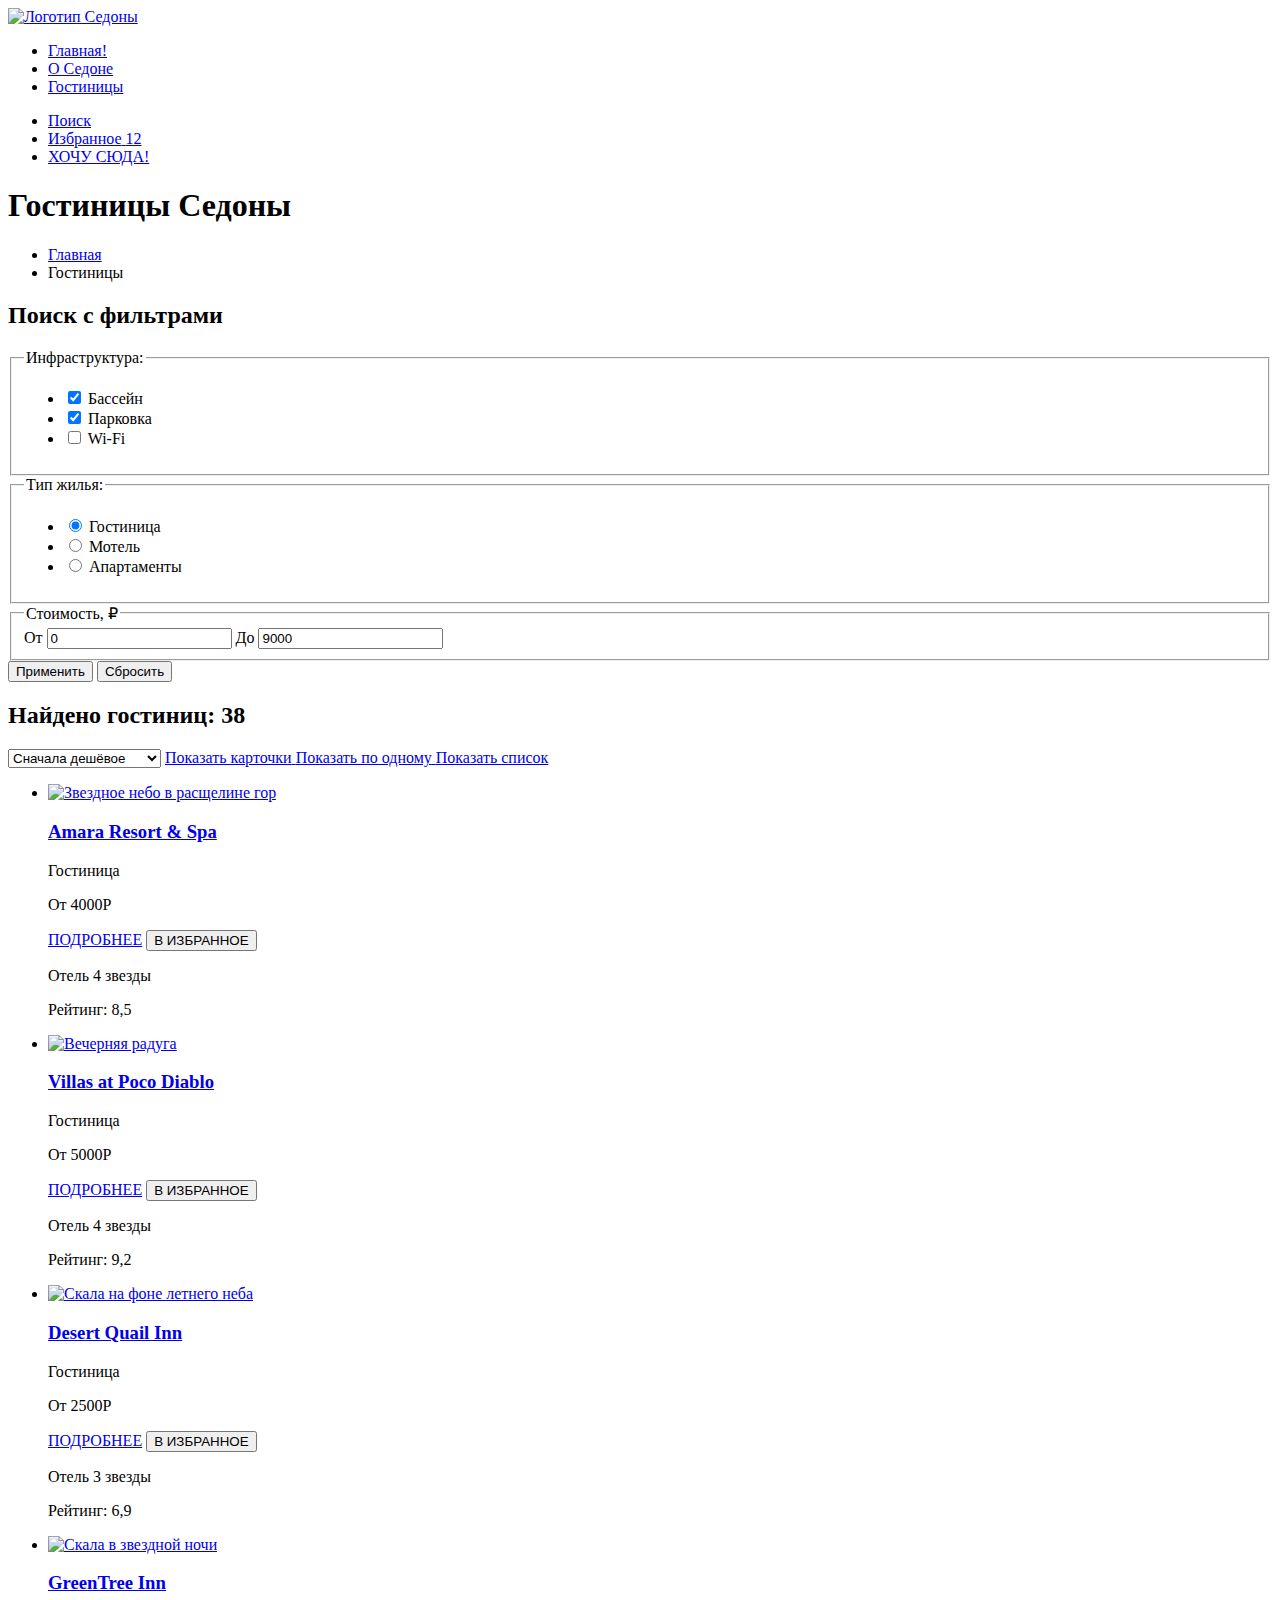
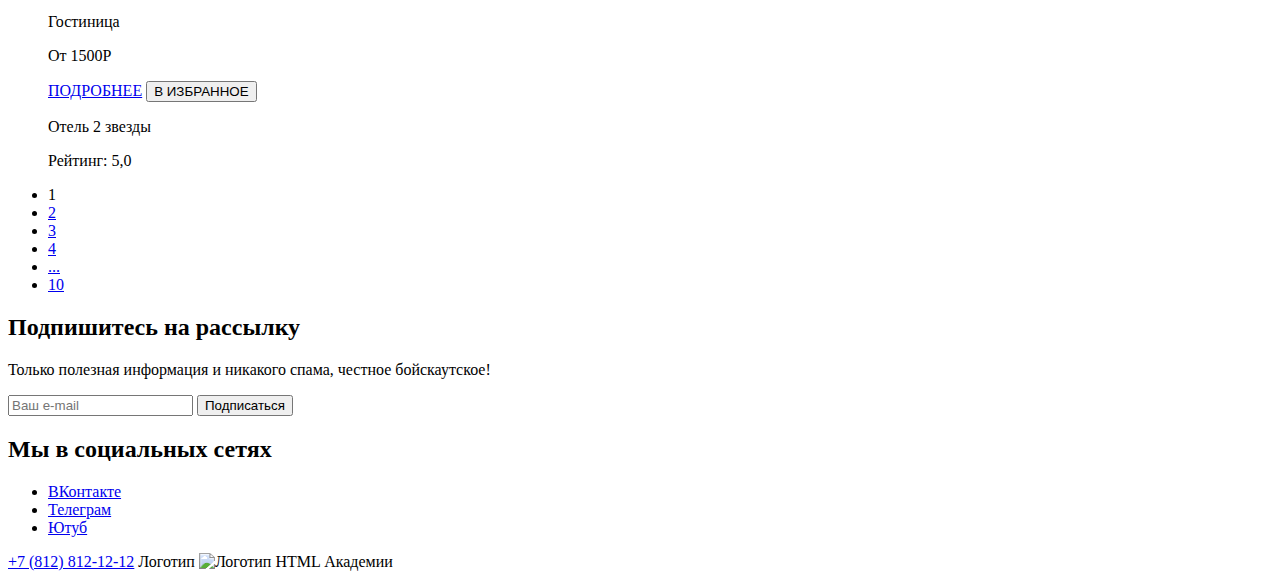
==== catalog.html @ 6c9119d0 "Добавила атрибут data-test" ====
<!DOCTYPE html>
<html lang="ru">
  <head>
    <meta charset="utf-8">
    <title>Каталог</title>
  </head>

  <body>
    <header class="main-header" data-test="header">
      <nav class="navigation">
        <a class="navigation-logo" href="index.html">
          <img class="page-header-logo" alt="Логотип Седоны" src="index.html">
        </a>
        <ul class="navigation-list">
          <li class="navigation-item">
            <a class="navigation-link" href="index.html" target="_blank">Главная!</a>
          </li>
          <li class="navigation-item">
            <a class="navigation-link" href="about-sedona.html">О Седоне</a>
          </li>
          <li class="navigation-item">
            <a class="navigation-link navigation-link-current" href="catalog.html" aria-current="page">Гостиницы</a>
          </li>
        </ul>
        <ul class="navigation-list navigation-user">
          <li class="navigation-user-item">
            <a class="navigation-user-link navigation-user-link-search" href="#"
              ><span class="visually-hidden">Поиск</span></a
            >
          </li>

          <li class="navigation-user-item">
            <a class="navigation-user-link navigation-user-link-like" href="#"
              ><span class="visually-hidden">Избранное</span>
              <span class="navigation-user-likes-number">12</span>
            </a>
          </li>

          <li class="navigation-user-item">
            <a class="header-button" href="#">ХОЧУ СЮДА!</a>
          </li>
        </ul>
      </nav>
    </header>
    <main class="main-inner" data-test="main">
      <header class="inner-header">
        <h1 class="inner-header-title">Гостиницы Седоны</h1>
        <ul class="breadcrumbs">
          <li class="breadcrumbs-item">
            <a class="visually-hidden" href="index.html">Главная</a>
          </li>
          <li class="breadcrumbs-item">
            <a class="breadcrumbs-link">Гостиницы</a>
          </li>
        </ul>
      </header>
      <section class="section-hotels-filter" data-test="filter">
<h2 class="visually-hidden">Поиск с фильтрами</h2>
<form class="catalog-filter" action="https://echo.htmlacademy.ru/" method="get">
  <fieldset class="catalog-filter-group">
    <legend class="catalog-filter-title">Инфраструктура:</legend>
    <ul class="catalog-filter-list">
      <li class="catalog-filter-item">
    <label class="control">
      <input class="control-input" type="checkbox" name="pool" checked>
      Бассейн
    </label>
    </li>
    <li class="catalog-filter-item">
    <label class="control">
      <input class="control-input" type="checkbox" name="parking" checked>
      Парковка
    </label>
  </li>

  <li class="catalog-filter-item">
    <label class="control">
      <input class="control-input" type="checkbox" name="wi-fi">
      Wi-Fi
    </label>
  </li>
</ul>
  </fieldset>

  <fieldset class="catalog-filter-group">
  <legend class="catalog-filter-title">Тип жилья:</legend>
  <ul class="catalog-filter-list">
    <li class="catalog-filter-item">
      <label class="control">
        <input class="control-input" type="radio" name="product-group" value="hotel" checked>

        Гостиница
      </label>
    </li>
    <li class="catalog-filter-item">
      <label class="control">
        <input class="control-input" type="radio" name="product-group" value="motel">

        Мотель
      </label>
    </li>
    <li class="catalog-filter-item">
      <label class="control">
        <input class="control-input" type="radio" name="product-group" value="apartments">

        Апартаменты
      </label>
    </li>
  </ul>
</fieldset>

<form class="form-catalog-price" action="https://echo.htmlacademy.ru" method="get">
<fieldset class="catalog-price">
  <legend>Стоимость, ₽</legend>
    <label for="price-from">От</label>
    <input type="text" name="price" id="price-from" value="0">
    <label for="price-to">До</label>
    <input type="text" name="price" id="price-to" value="9000" >
</fieldset>
<button class="price-button active-price-button" type="submit">Применить</button>
<button class="price-button" type="reset">Сбросить</button>
</form>
      </section>


      <section class="section-catalog" data-test="catalog">
<h2>Найдено гостиниц: 38</h2>
        <select class="select-control" aria-label="Сортировка" id="select-control-list">
          <option value="popular">Сначала дешёвое</option>
          <option value="cheap">Сначала популярное</option>
          <option value="expensive">Сначала дорогое</option>
        </select>
        <a href="#" class="catalog-view catalog-view-selected">
          <span class="visually-hidden">Показать карточки</span>
        </a>
        <a class="button" href="#" class="catalog-view-one">
          <span class="visually-hidden">Показать по одному</span>
        </a>
        <a class="button" href="#" class="catalog-view-list">
          <span class="visually-hidden">Показать список</span>
        </a>
        <ul class="product-list">
          <li class="product-card">
          <a class="product-card-link" href="#">
            <img class="product-card-image" src="#" alt="Звездное небо в расщелине гор">
            <h3 class="product-card-title">Amara Resort & Spa</h3>
          </a>
          <p>Гостиница</p>
          <p class="product-card-price">От 4000Р</p>
          <a class="more-button" href="#">ПОДРОБНЕЕ</a>
          <button class="favorite-card">В ИЗБРАННОЕ</button>
          <p class="stars 4-stars">
            <span class="visually-hidden">Отель 4 звезды</span>
          </p>
          <p class="card-rating">Рейтинг: 8,5</p>
        </li>

        <li class="product-card">
          <a class="product-card-link" href="#">
            <img class="product-card-image" src="#" alt="Вечерняя радуга">
            <h3 class="product-card-title">Villas at Poco Diablo</h3>
          </a>
          <p>Гостиница</p>
          <p class="product-card-price">От 5000Р</p>
          <a class="more-button" href="#">ПОДРОБНЕЕ</a>
          <button class="favorite-card">В ИЗБРАННОЕ</button>
          <p class="stars 4-stars">
            <span class="visually-hidden">Отель 4 звезды</span>
          </p>
          <p class="card-rating">Рейтинг: 9,2</p>
        </li>

        <li class="product-card">
          <a class="product-card-link" href="#">
            <img class="product-card-image" src="#" alt="Скала на фоне летнего неба">
            <h3 class="product-card-title">Desert Quail Inn</h3>
          </a>
          <p>Гостиница</p>
          <p class="product-card-price">От 2500Р</p>
          <a class="more-button" href="#">ПОДРОБНЕЕ</a>
          <button class="favorite-card">В ИЗБРАННОЕ</button>
          <p class="stars 3-stars">
            <span class="visually-hidden">Отель 3 звезды</span>
          </p>
          <p class="card-rating">Рейтинг: 6,9</p>
        </li>

        <li class="product-card">
          <a class="product-card-link" href="#">
            <img class="product-card-image" src="#" alt="Скала в звездной ночи">
            <h3 class="product-card-title">GreenTree Inn</h3>
          </a>
          <p>Гостиница</p>
          <p class="product-card-price">От 1500Р</p>
          <a class="more-button" href="#">ПОДРОБНЕЕ</a>
          <button class="favorite-card">В ИЗБРАННОЕ</button>
          <p class="stars 2-stars">
            <span class="visually-hidden">Отель 2 звезды</span>
          </p>
          <p class="card-rating">Рейтинг: 5,0</p>
        </li>
        </ul>
        <ul class="pagination">

          <li class="pagination-item">
            <a class="pagination-link pagination-link-current">1</a>
          </li>
          <li class="pagination-item">
            <a class="pagination-link" href="#">2</a>
          </li>
          <li class="pagination-item">
            <a class="pagination-link" href="#">3</a>
          </li>
          <li class="pagination-item">
            <a class="pagination-link" href="#">4</a>
          </li>
          <li class="pagination-item">
            <a class="pagination-link pagination-disclosure" href="#">...</a>
          </li>
          <li class="pagination-item">
            <a class="pagination-link" href="#">10</a>
          </li>
        </ul>

      </section>
      <section class="subscribe" data-test="subscribe">
        <h2>Подпишитесь на рассылку</h2>
        <p>
          Только полезная информация и никакого спама, честное бойскаутское!
        </p>
        <form class="email-form" action="#" method="post">
          <input type="text" name="email-address" placeholder="Ваш e-mail">
          <button class="button" type="submit">Подписаться</button>
        </form>
      </section>
    </main>
    <footer class="page-footer" data-test="footer">
      <h2 class="visually-hidden">Мы в социальных сетях</h2>
      <ul class="social-list">
        <li class="social-item">
          <a class="social-link" href="https://vk.com/htmlacademy" target="_blank">
            <span class="visually-hidden">ВКонтакте</span>
          </a>
        </li>
        <li class="social-item">
          <a class="social-link" href="https://t.me/htmlacademy" target="_blank">
            <span class="visually-hidden">Телеграм</span>
          </a>
        </li>
        <li class="social-item">
          <a class="social-link"
            href="https://www.youtube.com/user/htmlacademyru"
            target="_blank"
          >
            <span class="visually-hidden">Ютуб</span>
          </a>
        </li>
      </ul>

      <a class="footer-phone-link" href="tel:+78128121212">+7 (812) 812-12-12</a
      >
      <span class="visually-hidden">Логотип</span>
      <img class="footer-logo" src="#" alt="Логотип HTML Академии">

  </footer>
  </body>
</html>
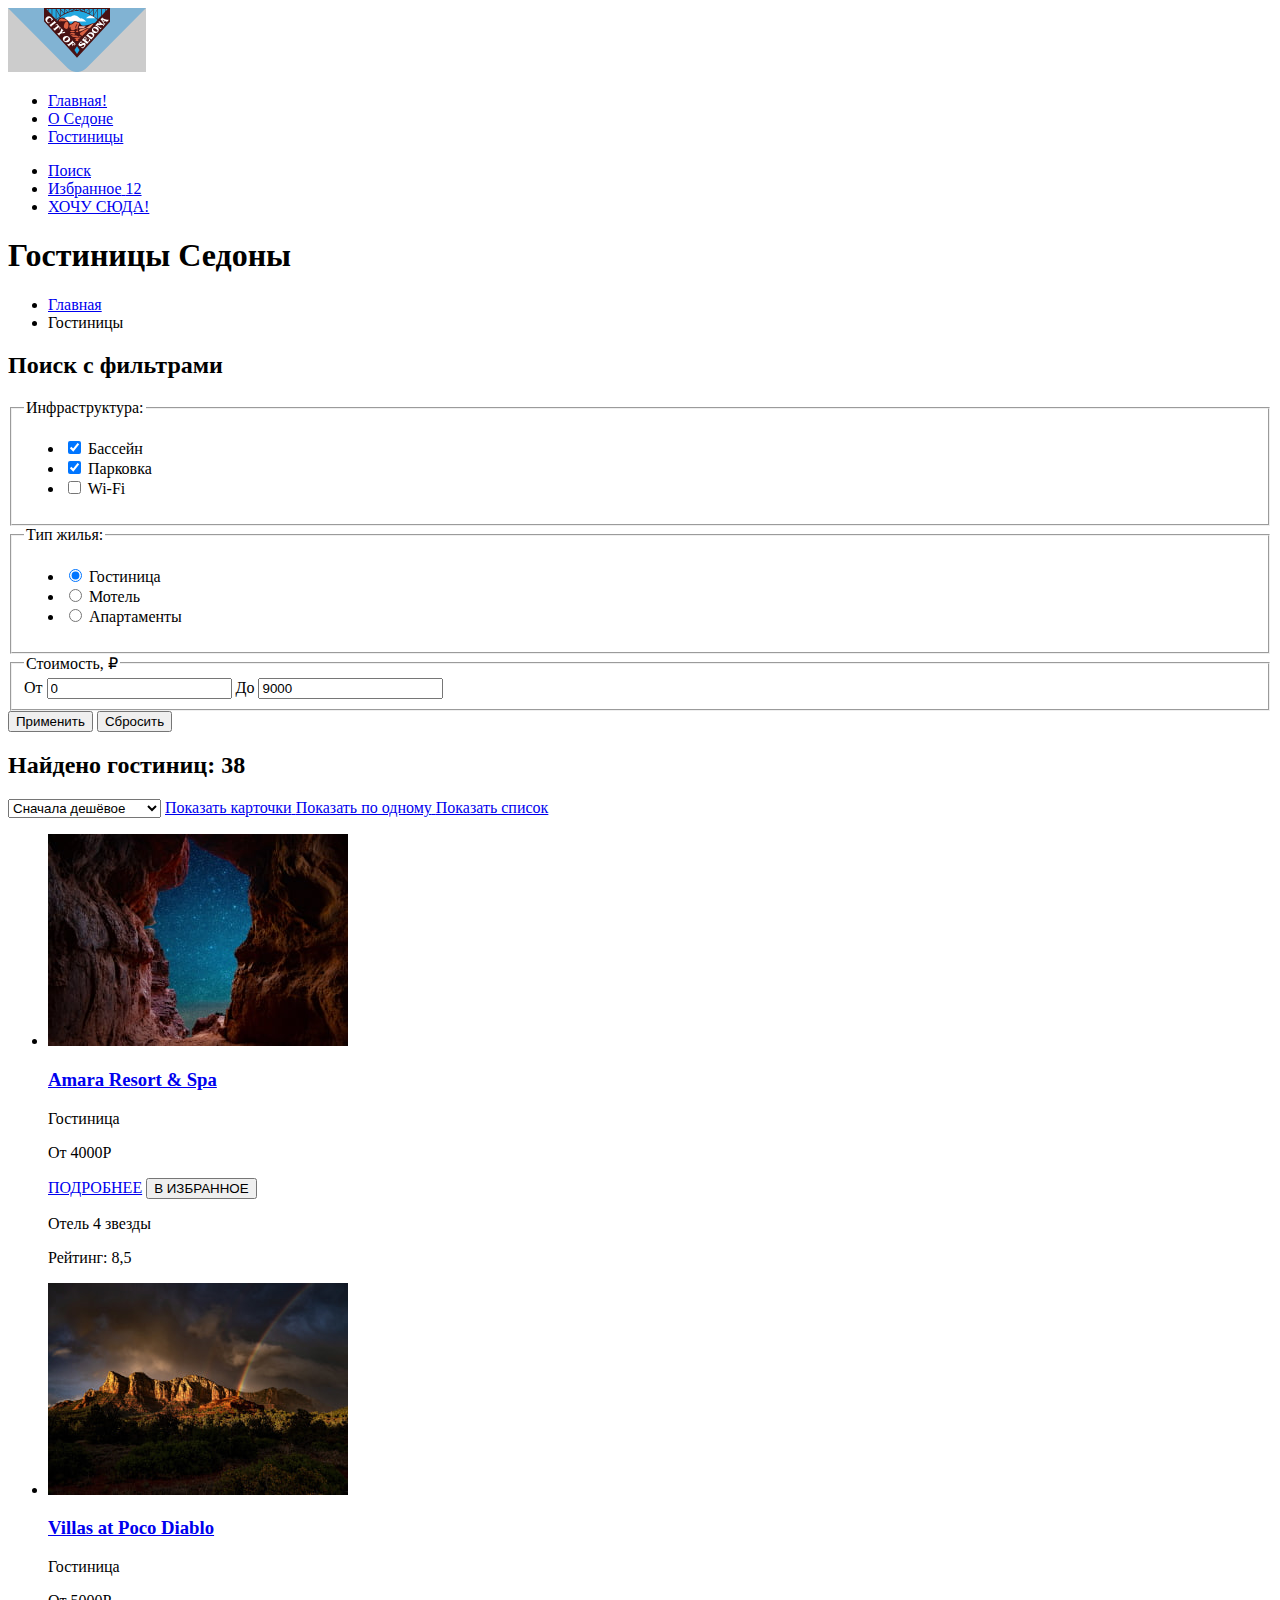
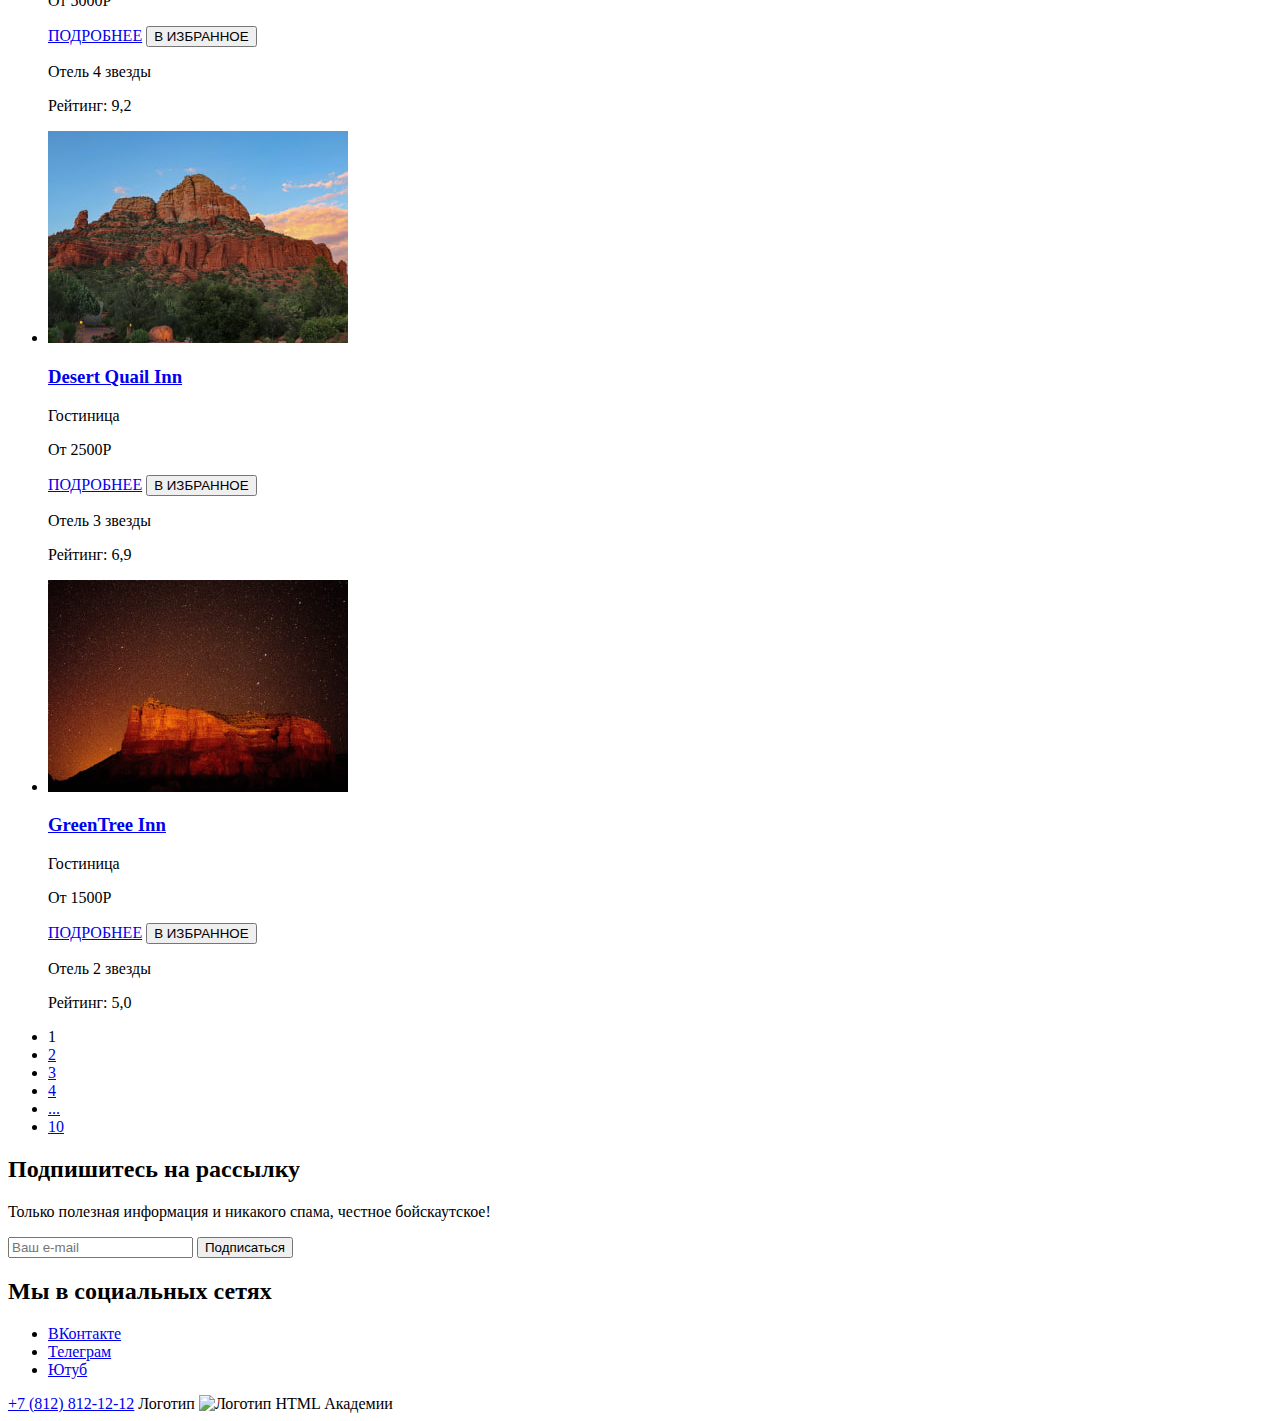
==== commit 197a1b30: "Добавляет картинки в верстку" ====
--- a/catalog.html
+++ b/catalog.html
@@ -9,7 +9,8 @@
     <header class="main-header" data-test="header">
       <nav class="navigation">
         <a class="navigation-logo" href="index.html">
-          <img class="page-header-logo" alt="Логотип Седоны" src="index.html">
+          <img class="page-header-logo" alt="Логотип Седоны" src="images/header/logo-sedona.svg" width="138"
+          height="64">
         </a>
         <ul class="navigation-list">
           <li class="navigation-item">
@@ -142,7 +143,8 @@
         <ul class="product-list">
           <li class="product-card">
           <a class="product-card-link" href="#">
-            <img class="product-card-image" src="#" alt="Звездное небо в расщелине гор">
+            <img class="product-card-image" src="images/catalog/hotel-1.jpg" width="300"
+            height="212" alt="Звездное небо в расщелине гор">
             <h3 class="product-card-title">Amara Resort & Spa</h3>
           </a>
           <p>Гостиница</p>
@@ -157,7 +159,8 @@
 
         <li class="product-card">
           <a class="product-card-link" href="#">
-            <img class="product-card-image" src="#" alt="Вечерняя радуга">
+            <img class="product-card-image" src="images/catalog/hotel-2.jpg" width="300"
+            height="212" alt="Вечерняя радуга">
             <h3 class="product-card-title">Villas at Poco Diablo</h3>
           </a>
           <p>Гостиница</p>
@@ -172,7 +175,8 @@
 
         <li class="product-card">
           <a class="product-card-link" href="#">
-            <img class="product-card-image" src="#" alt="Скала на фоне летнего неба">
+            <img class="product-card-image" src="images/catalog/hotel-3.jpg" width="300"
+            height="212" alt="Скала на фоне летнего неба">
             <h3 class="product-card-title">Desert Quail Inn</h3>
           </a>
           <p>Гостиница</p>
@@ -187,7 +191,8 @@
 
         <li class="product-card">
           <a class="product-card-link" href="#">
-            <img class="product-card-image" src="#" alt="Скала в звездной ночи">
+            <img class="product-card-image" src="images/catalog/hotel-4.jpg" width="300"
+            height="212" alt="Скала в звездной ночи">
             <h3 class="product-card-title">GreenTree Inn</h3>
           </a>
           <p>Гостиница</p>
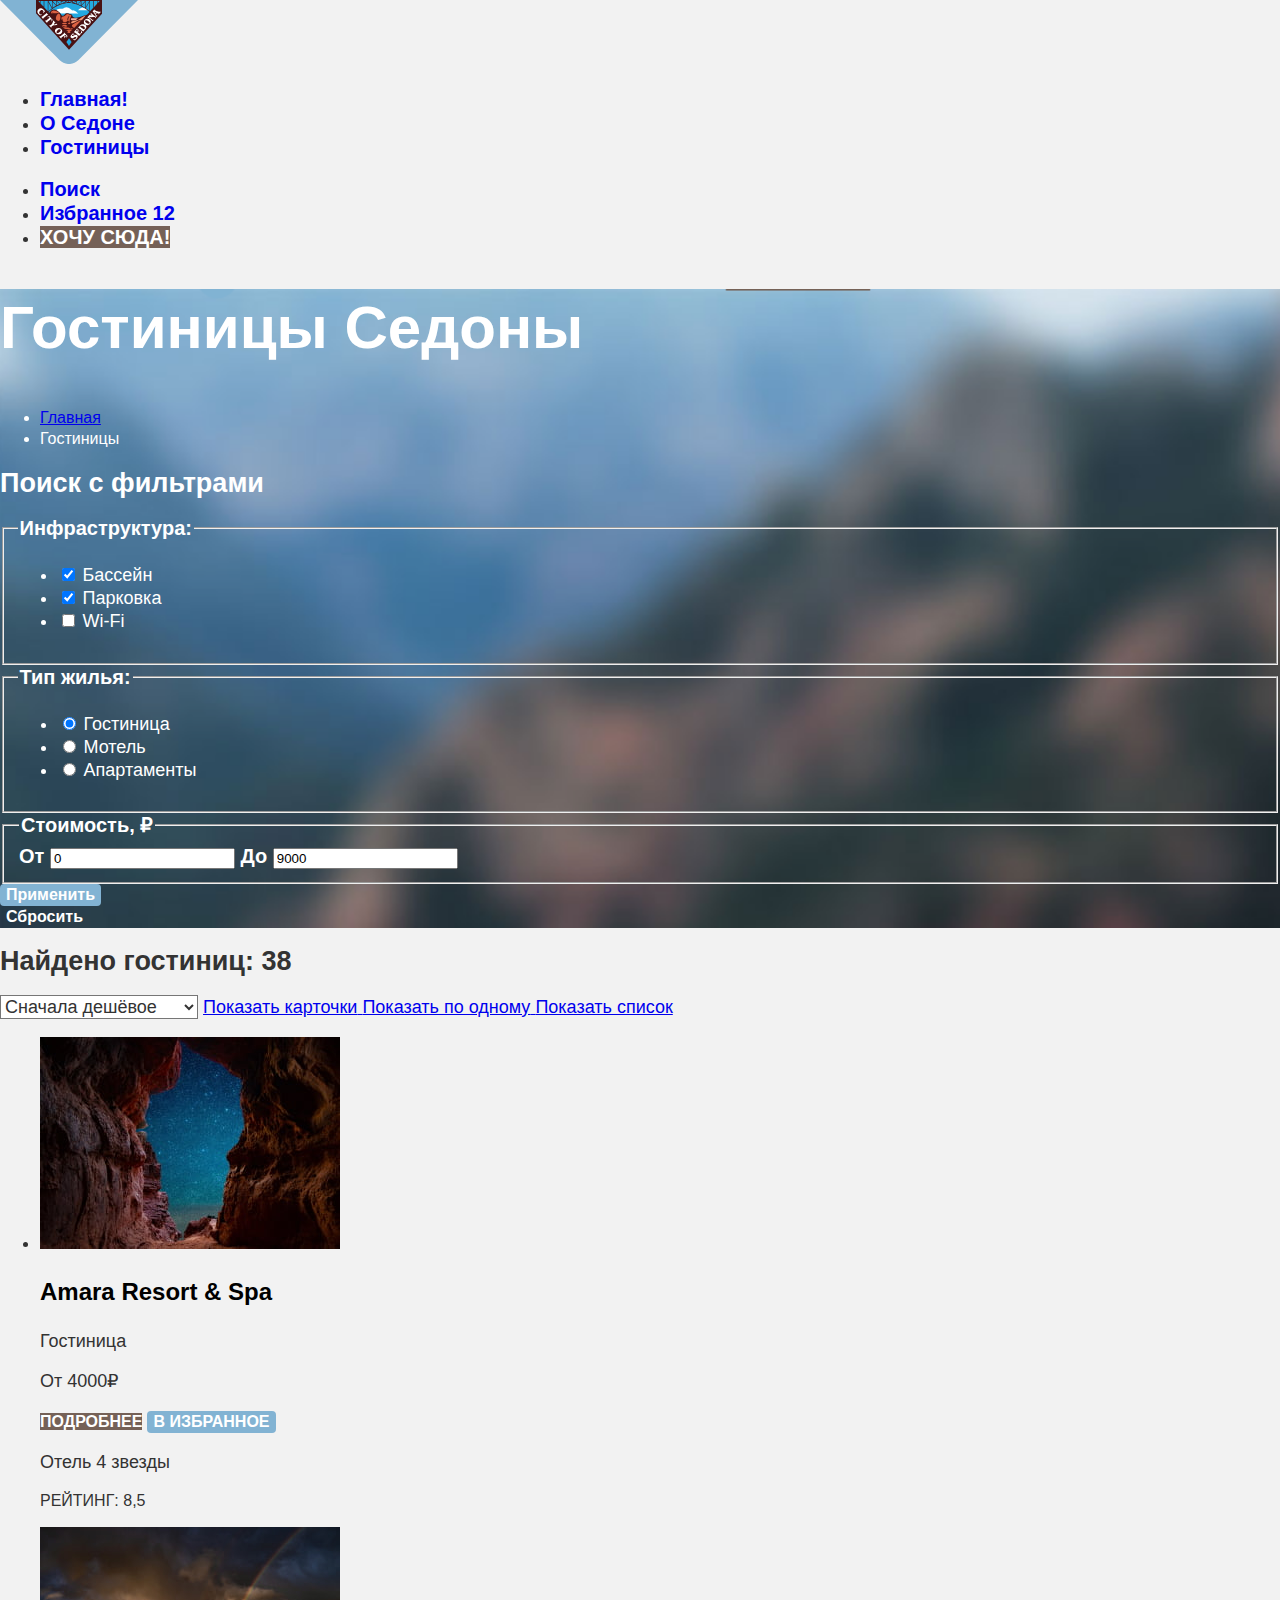
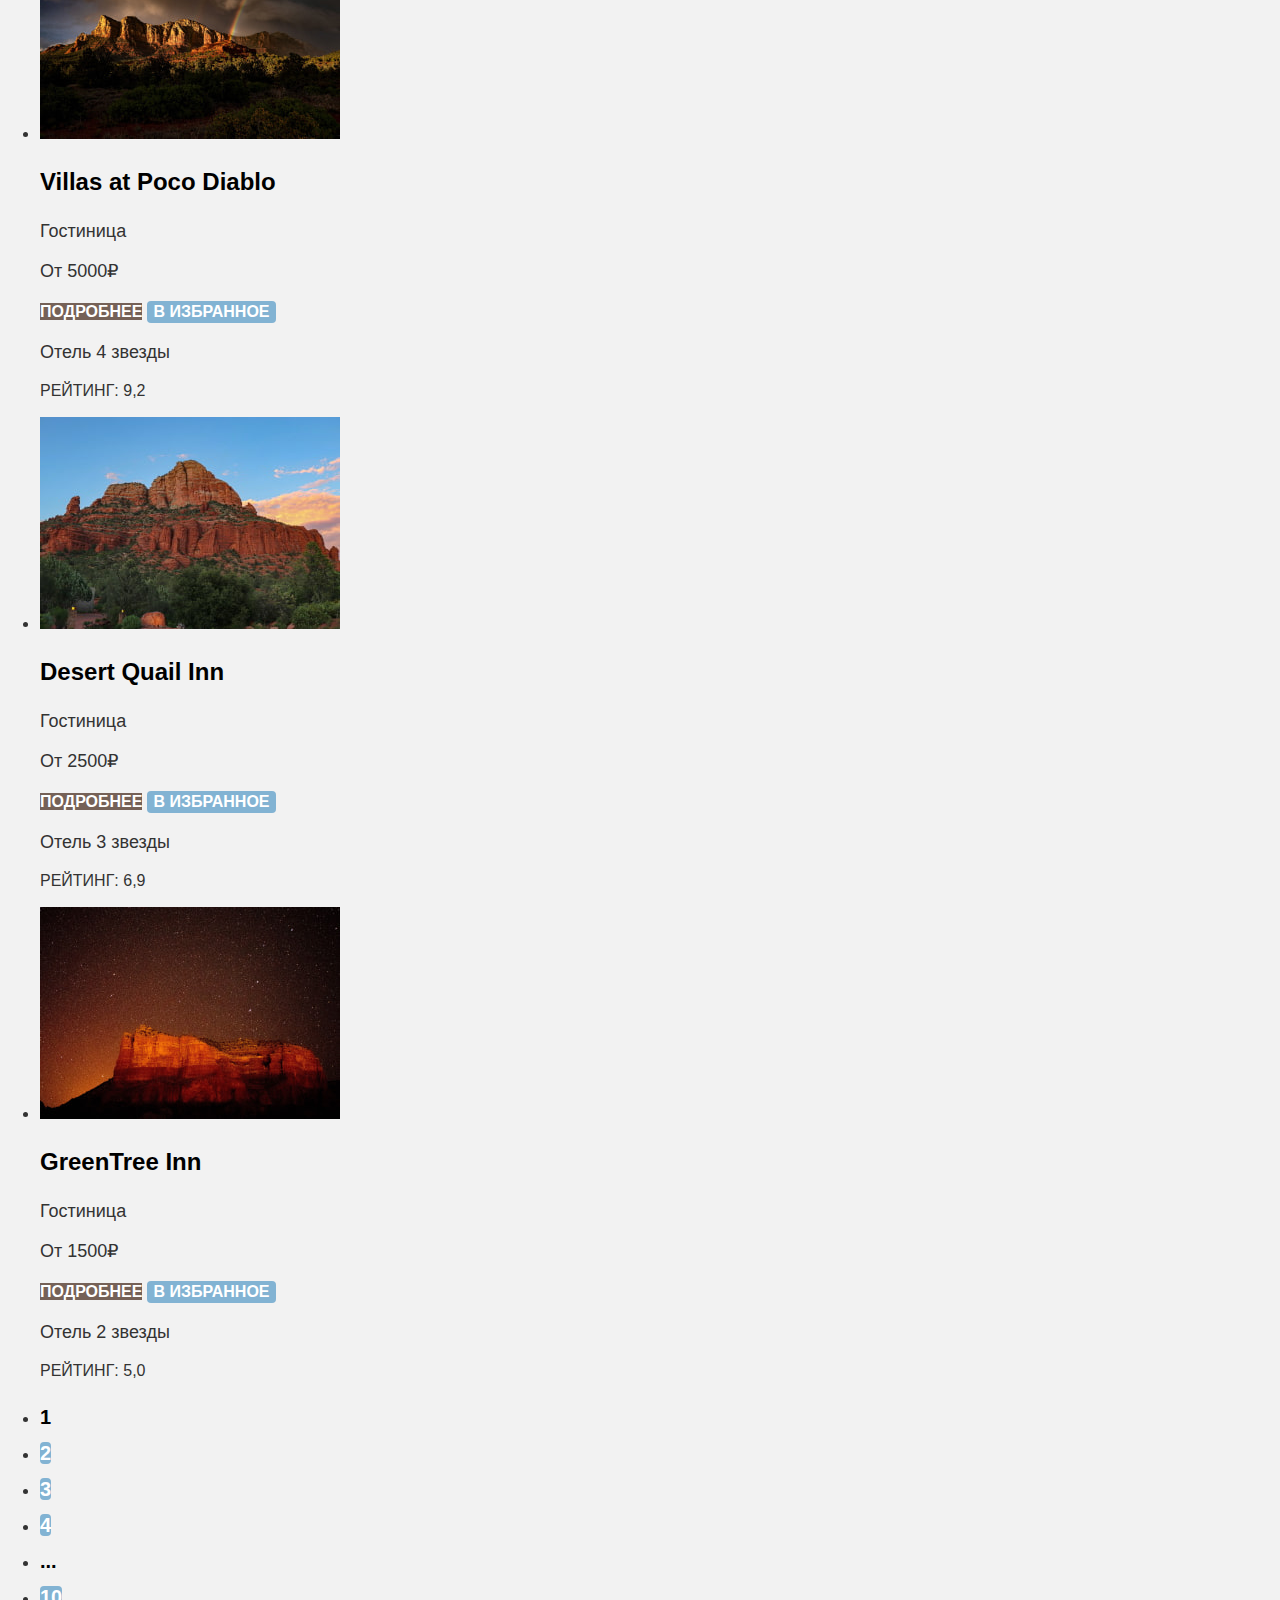
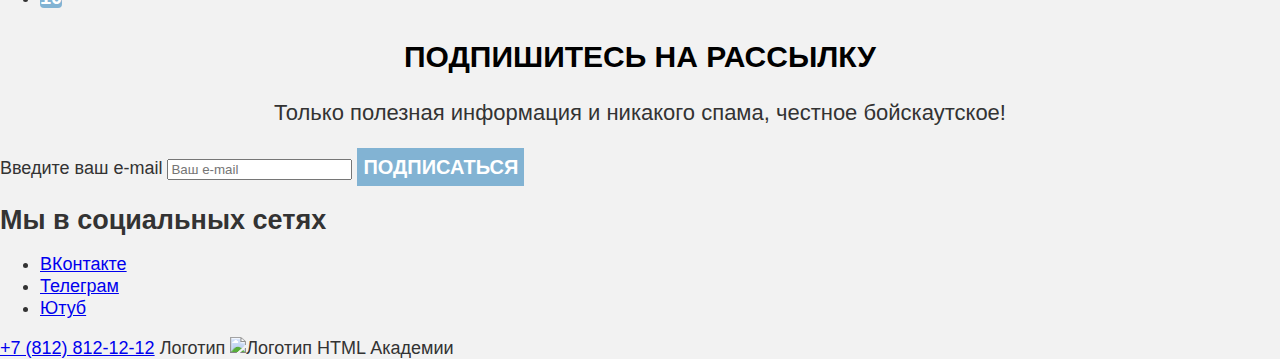
==== commit 84f67aae: "Добавляет базовые стили и фоны" ====
--- a/catalog.html
+++ b/catalog.html
@@ -3,13 +3,14 @@
   <head>
     <meta charset="utf-8">
     <title>Каталог</title>
+    <link rel="stylesheet" href="styles/styles.css">
   </head>
 
   <body>
     <header class="main-header" data-test="header">
       <nav class="navigation">
         <a class="navigation-logo" href="index.html">
-          <img class="page-header-logo" alt="Логотип Седоны" src="images/header/logo-sedona.svg" width="138"
+          <img class="page-header-logo" alt="Логотип Седоны" src="images/logo-sedona-new.svg" width="138"
           height="64">
         </a>
         <ul class="navigation-list">
@@ -38,12 +39,13 @@
           </li>
 
           <li class="navigation-user-item">
-            <a class="header-button" href="#">ХОЧУ СЮДА!</a>
+            <a class="header-button" href="#">Хочу сюда!</a>
           </li>
         </ul>
       </nav>
     </header>
     <main class="main-inner" data-test="main">
+      <div class="background-inner">
       <header class="inner-header">
         <h1 class="inner-header-title">Гостиницы Седоны</h1>
         <ul class="breadcrumbs">
@@ -56,7 +58,7 @@
         </ul>
       </header>
       <section class="section-hotels-filter" data-test="filter">
-<h2 class="visually-hidden">Поиск с фильтрами</h2>
+<h2 class="visually-hidden filter-title">Поиск с фильтрами</h2>
 <form class="catalog-filter" action="https://echo.htmlacademy.ru/" method="get">
   <fieldset class="catalog-filter-group">
     <legend class="catalog-filter-title">Инфраструктура:</legend>
@@ -82,6 +84,7 @@
   </li>
 </ul>
   </fieldset>
+ </form>
 
   <fieldset class="catalog-filter-group">
   <legend class="catalog-filter-title">Тип жилья:</legend>
@@ -114,14 +117,15 @@
 <fieldset class="catalog-price">
   <legend>Стоимость, ₽</legend>
     <label for="price-from">От</label>
-    <input type="text" name="price" id="price-from" value="0">
+    <input class="input-price" type="text" name="price" id="price-from" value="0">
     <label for="price-to">До</label>
-    <input type="text" name="price" id="price-to" value="9000" >
+    <input class="input-price" type="text" name="price" id="price-to" value="9000" >
 </fieldset>
 <button class="price-button active-price-button" type="submit">Применить</button>
 <button class="price-button" type="reset">Сбросить</button>
 </form>
       </section>
+    </div>
 
 
       <section class="section-catalog" data-test="catalog">
@@ -134,10 +138,10 @@
         <a href="#" class="catalog-view catalog-view-selected">
           <span class="visually-hidden">Показать карточки</span>
         </a>
-        <a class="button" href="#" class="catalog-view-one">
+        <a href="#" class="catalog-view catalog-view-one">
           <span class="visually-hidden">Показать по одному</span>
         </a>
-        <a class="button" href="#" class="catalog-view-list">
+        <a href="#" class="catalog-view catalog-view-list">
           <span class="visually-hidden">Показать список</span>
         </a>
         <ul class="product-list">
@@ -147,8 +151,8 @@
             height="212" alt="Звездное небо в расщелине гор">
             <h3 class="product-card-title">Amara Resort & Spa</h3>
           </a>
-          <p>Гостиница</p>
-          <p class="product-card-price">От 4000Р</p>
+          <p class="product-card-subtitle">Гостиница</p>
+          <p class="product-card-price">От 4000₽</p>
           <a class="more-button" href="#">ПОДРОБНЕЕ</a>
           <button class="favorite-card">В ИЗБРАННОЕ</button>
           <p class="stars 4-stars">
@@ -163,8 +167,8 @@
             height="212" alt="Вечерняя радуга">
             <h3 class="product-card-title">Villas at Poco Diablo</h3>
           </a>
-          <p>Гостиница</p>
-          <p class="product-card-price">От 5000Р</p>
+          <p class="product-card-subtitle">Гостиница</p>
+          <p class="product-card-price">От 5000₽</p>
           <a class="more-button" href="#">ПОДРОБНЕЕ</a>
           <button class="favorite-card">В ИЗБРАННОЕ</button>
           <p class="stars 4-stars">
@@ -179,8 +183,8 @@
             height="212" alt="Скала на фоне летнего неба">
             <h3 class="product-card-title">Desert Quail Inn</h3>
           </a>
-          <p>Гостиница</p>
-          <p class="product-card-price">От 2500Р</p>
+          <p class="product-card-subtitle">Гостиница</p>
+          <p class="product-card-price">От 2500₽</p>
           <a class="more-button" href="#">ПОДРОБНЕЕ</a>
           <button class="favorite-card">В ИЗБРАННОЕ</button>
           <p class="stars 3-stars">
@@ -195,8 +199,8 @@
             height="212" alt="Скала в звездной ночи">
             <h3 class="product-card-title">GreenTree Inn</h3>
           </a>
-          <p>Гостиница</p>
-          <p class="product-card-price">От 1500Р</p>
+          <p class="product-card-subtitle">Гостиница</p>
+          <p class="product-card-price">От 1500₽</p>
           <a class="more-button" href="#">ПОДРОБНЕЕ</a>
           <button class="favorite-card">В ИЗБРАННОЕ</button>
           <p class="stars 2-stars">
@@ -228,14 +232,19 @@
         </ul>
 
       </section>
-      <section class="subscribe" data-test="subscribe">
-        <h2>Подпишитесь на рассылку</h2>
-        <p>
+      <section class="subscribe-inner" data-test="subscribe">
+        <h2 class="subscribe-inner-title">Подпишитесь на рассылку</h2>
+        <p class="subscribe-inner-subtitle">
           Только полезная информация и никакого спама, честное бойскаутское!
         </p>
-        <form class="email-form" action="#" method="post">
-          <input type="text" name="email-address" placeholder="Ваш e-mail">
-          <button class="button" type="submit">Подписаться</button>
+        <form
+          class="subscribe-form"
+          action="https://echo.htmlacademy.ru/"
+          method="post"
+        >
+          <label class="visually-hidden" for="user-email">Введите ваш e-mail</label>
+          <input class="input-subscribe" type="text" name="user-email" placeholder="Ваш e-mail" id="user-email">
+          <button class="subscribe-button" type="submit">Подписаться</button>
         </form>
       </section>
     </main>
--- a/styles/styles.css
+++ b/styles/styles.css
@@ -0,0 +1,455 @@
+@font-face {
+  font-family: "PT Sans";
+  font-style: normal;
+  font-weight: 400;
+  src: url("../fonts/pt-sans-regular.woff2") format("woff2");
+  font-display: swap;
+}
+
+@font-face {
+  font-family: "PT Sans";
+  font-style: normal;
+  font-weight: 700;
+  src: url("../fonts/pt-sans-bold.woff2") format("woff2");
+  font-display: swap;
+}
+
+
+body {
+  font-family: "PT Sans", sans-serif;
+  font-size: 18px;
+  line-height: 22px;
+  font-style: normal;
+  font-weight: 400;
+  color: #333333;
+  background-color: #f2f2f2;
+  margin: 0;
+}
+
+.navigation-link {
+  font-size: 20px;
+  line-height: 24px;
+  font-weight: 700;
+  text-align: center;
+  text-decoration: none;
+  text-transform: capitalize;
+}
+
+.navigation-user-link {
+  font-size: 20px;
+  line-height: 24px;
+  font-weight: 700;
+  text-align: center;
+  text-decoration: none;
+  text-transform: capitalize;
+}
+
+.header-button {
+  font-size: 20px;
+  line-height: 24px;
+  font-weight: 700;
+  text-align: center;
+  text-decoration: none;
+  text-transform: uppercase;
+  color: #FFFFFF;
+  background-color: #756157;
+
+}
+
+.hero {
+  background-image: url("../images/Vector-bg.svg"), url("../images/index-background.jpg");
+  background-size: 100% auto, cover;
+  background-repeat: no-repeat;
+  background-position: left bottom, left top;
+  background-color: rgb(180, 215, 243);
+}
+.advantages-main-title {
+  font-style: normal;
+  font-weight: 700;
+  font-size: 30px;
+  line-height: 36px;
+  text-align: center;
+  text-transform: uppercase;
+  color: #000000;
+}
+
+.advantages-main-paragraph {
+  font-style: normal;
+  font-weight: 400;
+  font-size: 22px;
+  line-height: 26px;
+  text-align: center;
+  color: #333333;
+}
+
+.advantages-title {
+  font-style: normal;
+  font-weight: 700;
+  font-size: 24px;
+  color: #000000;
+  line-height: 28px;
+  text-align: center;
+  text-transform: uppercase;
+}
+
+.advantages-descriptoin {
+  font-style: normal;
+  font-weight: 400;
+  font-size: 18px;
+  line-height: 21px;
+  text-align: center;
+  color: #333333;
+
+}
+
+.advantages-title-1 {
+  color: #FFFFFF;
+}
+
+.advantages-subtitle-1 {
+  color: #FFFFFF;
+}
+
+.advantages-title-5 {
+  color: #FFFFFF;
+}
+
+.advantages-subtitle-5 {
+  color: #FFFFFF;
+}
+
+.advantages-list {
+  text-align: center;
+}
+
+
+.advantages-first-fifth-card {
+  background: #82B3D3;
+}
+
+.advantages-light {
+  background: rgba(131, 179, 211, 0.12);
+}
+
+.advantages-medium {
+  background: rgba(131, 179, 211, 0.2);
+}
+
+.offers-list {
+  text-align: center;
+}
+
+.offers-title {
+  font-style: normal;
+  font-weight: 700;
+  font-size: 24px;
+  color: #000000;
+  line-height: 28px;
+  text-align: center;
+  text-transform: uppercase;
+}
+
+.offers-description {
+  font-style: normal;
+  font-weight: 400;
+  font-size: 18px;
+  line-height: 21px;
+  text-align: center;
+  color: #333333;
+}
+
+.offers-housing {
+  background: rgba(131, 179, 211, 0.2);
+}
+
+.offers-food {
+  background: rgba(131, 179, 211, 0.12);
+}
+
+.offers-souvenirs {
+  background: rgba(131, 179, 211, 0.2);
+}
+
+.search-title {
+  font-family: inherit;
+  font-style: normal;
+  font-weight: 700;
+  font-size: 30px;
+  line-height: 36px;
+  text-align: center;
+  text-transform: uppercase;
+  color: #000000;
+}
+
+.search-description {
+  font-family: inherit;
+  font-style: normal;
+  font-weight: 400;
+  font-size: 22px;
+  line-height: 26px;
+  text-align: center;
+  color: #333333;
+}
+
+.button-search {
+  font-family: inherit;
+  font-weight: 700;
+  font-size: 20px;
+  line-height: 36px;
+  text-align: center;
+  text-transform: uppercase;
+  text-decoration:none;
+  color: #FFFFFF;
+  background-color: #756157;
+}
+
+.subscribe-form {
+  font-family: inherit;
+}
+
+.input-subscribe {
+  font-family: inherit;
+}
+
+/*
+.subscribe {}
+*/
+
+.subscribe-special {
+  background-image: url("../images/subscribe-bg.jpg");
+  background-repeat: no-repeat;
+  background-size: cover;
+  background-color: rgb(180, 215, 243);
+}
+
+.subscribe-button {
+  font-family: inherit;
+  font-style: normal;
+  font-weight: 700;
+  font-size: 20px;
+  line-height: 36px;
+  text-align: center;
+  text-transform: uppercase;
+  color: #FFFFFF;
+  background: #82B3D3;
+  border: none;
+}
+
+.subscribe-title {
+  font-style: normal;
+  font-weight: 700;
+  font-size: 30px;
+  line-height: 36px;
+  text-transform: uppercase;
+  text-align: center;
+  color: #FFFFFF;
+}
+
+.subscribe-subtitle {
+  font-style: normal;
+  font-weight: 400;
+  font-size: 22px;
+  line-height: 26px;
+  text-align: center;
+  color: #FFFFFF;
+}
+
+.background-inner {
+  background-image: url("../images/filter.png");
+  background-repeat: no-repeat;
+  background-size: cover;
+  background-color: rgb(180, 215, 243);
+}
+
+.inner-header-title {
+  font-style: normal;
+  font-weight: 700;
+  font-size: 60px;
+  line-height: 78px;
+  color: #FFFFFF;
+}
+
+.breadcrumbs {
+  font-style: normal;
+  font-weight: 400;
+  font-size: 16px;
+  line-height: 21px;
+  color: #FFFFFF;
+}
+
+.filter-title {color: #FFFFFF;}
+
+.catalog-filter-title {
+  font-style: normal;
+  font-weight: 700;
+  font-size: 20px;
+  line-height: 24px;
+  color: #FFFFFF;
+}
+
+.catalog-filter-item {
+  font-style: normal;
+  font-weight: 400;
+  font-size: 18px;
+  line-height: 23px;
+  color: #FFFFFF;
+}
+
+.catalog-price {
+  font-family: inherit;
+  font-style: normal;
+  font-weight: 700;
+  font-size: 20px;
+  line-height: 24px;
+  text-transform: capitalize;
+  color: #FFFFFF;
+  }
+
+.input-price {
+  font-family: inherit;
+}
+
+.price-button {
+  font-family: inherit;
+  font-style: normal;
+  font-weight: 700;
+  font-size: 16px;
+  line-height: 20px;
+  display: flex;
+  text-align: center;
+  color: #FFFFFF;
+  background: none;
+  border: none;
+}
+
+.active-price-button {
+  background: #82B3D3;
+  border-radius: 4px;
+}
+
+.select-control {
+  font-family: inherit;
+  font-style: normal;
+  font-weight: 400;
+  font-size: 18px;
+  line-height: 21px;
+  color: #333333;
+  background-color: #FFFFFF;
+}
+/*
+.catalog-view {}
+
+.catalog-view-selected {}
+
+.catalog-view-one {}
+
+.catalog-view-list {}
+
+.product-list {}
+*/
+
+.product-card-link {
+  text-decoration: none;
+}
+
+.product-card-title {
+  font-style: normal;
+  font-weight: 700;
+  font-size: 24px;
+  line-height: 28px;
+  color: #000000;
+
+}
+/*
+.product-card-subtitle {}
+
+.product-card-price {}
+*/
+.card-rating  {
+  font-style: normal;
+  font-weight: 400;
+  font-size: 16px;
+  line-height: 20px;
+  text-transform: uppercase;
+  color: #333333;
+  background: #F2F2F2;
+  border: none;
+}
+
+.more-button {
+  font-style: normal;
+  font-weight: 700;
+  font-size: 16px;
+  line-height: 20px;
+  align-items: center;
+  text-align: center;
+  text-transform: uppercase;
+  color: #FFFFFF;
+  background-color: #756157;
+  text-decoration: none;
+
+}
+
+.favorite-card {
+  font-style: normal;
+  font-weight: 700;
+  font-size: 16px;
+  line-height: 20px;
+  align-items: center;
+  text-align: center;
+  text-transform: uppercase;
+  color: #FFFFFF;
+  background: #82B3D3;
+  border-radius: 4px;
+  border: none;
+}
+
+/*
+.pagination {}
+*/
+
+.pagination-link {
+  font-style: normal;
+  font-weight: 700;
+  font-size: 20px;
+  line-height: 36px;
+  align-items: center;
+  text-align: center;
+  text-transform: uppercase;
+  text-decoration: none;
+  color: #FFFFFF;
+  background: #82B3D3;
+  border-radius: 4px;
+}
+
+.pagination-link-current {
+  color: #000000;
+  background: #F2F2F2;
+
+}
+
+.pagination-disclosure {
+  color: #000000;
+  background: none;
+}
+
+.subscribe-inner-title{
+  font-style: normal;
+  font-weight: 700;
+  font-size: 30px;
+  line-height: 36px;
+  text-transform: uppercase;
+  text-align: center;
+  color: #000000;
+}
+
+.subscribe-inner-subtitle {
+  font-size: 22px;
+  line-height: 26px;
+  text-align: center;
+  color: #333333
+}
+
+/*
+.subscribe-inner {}
+*/
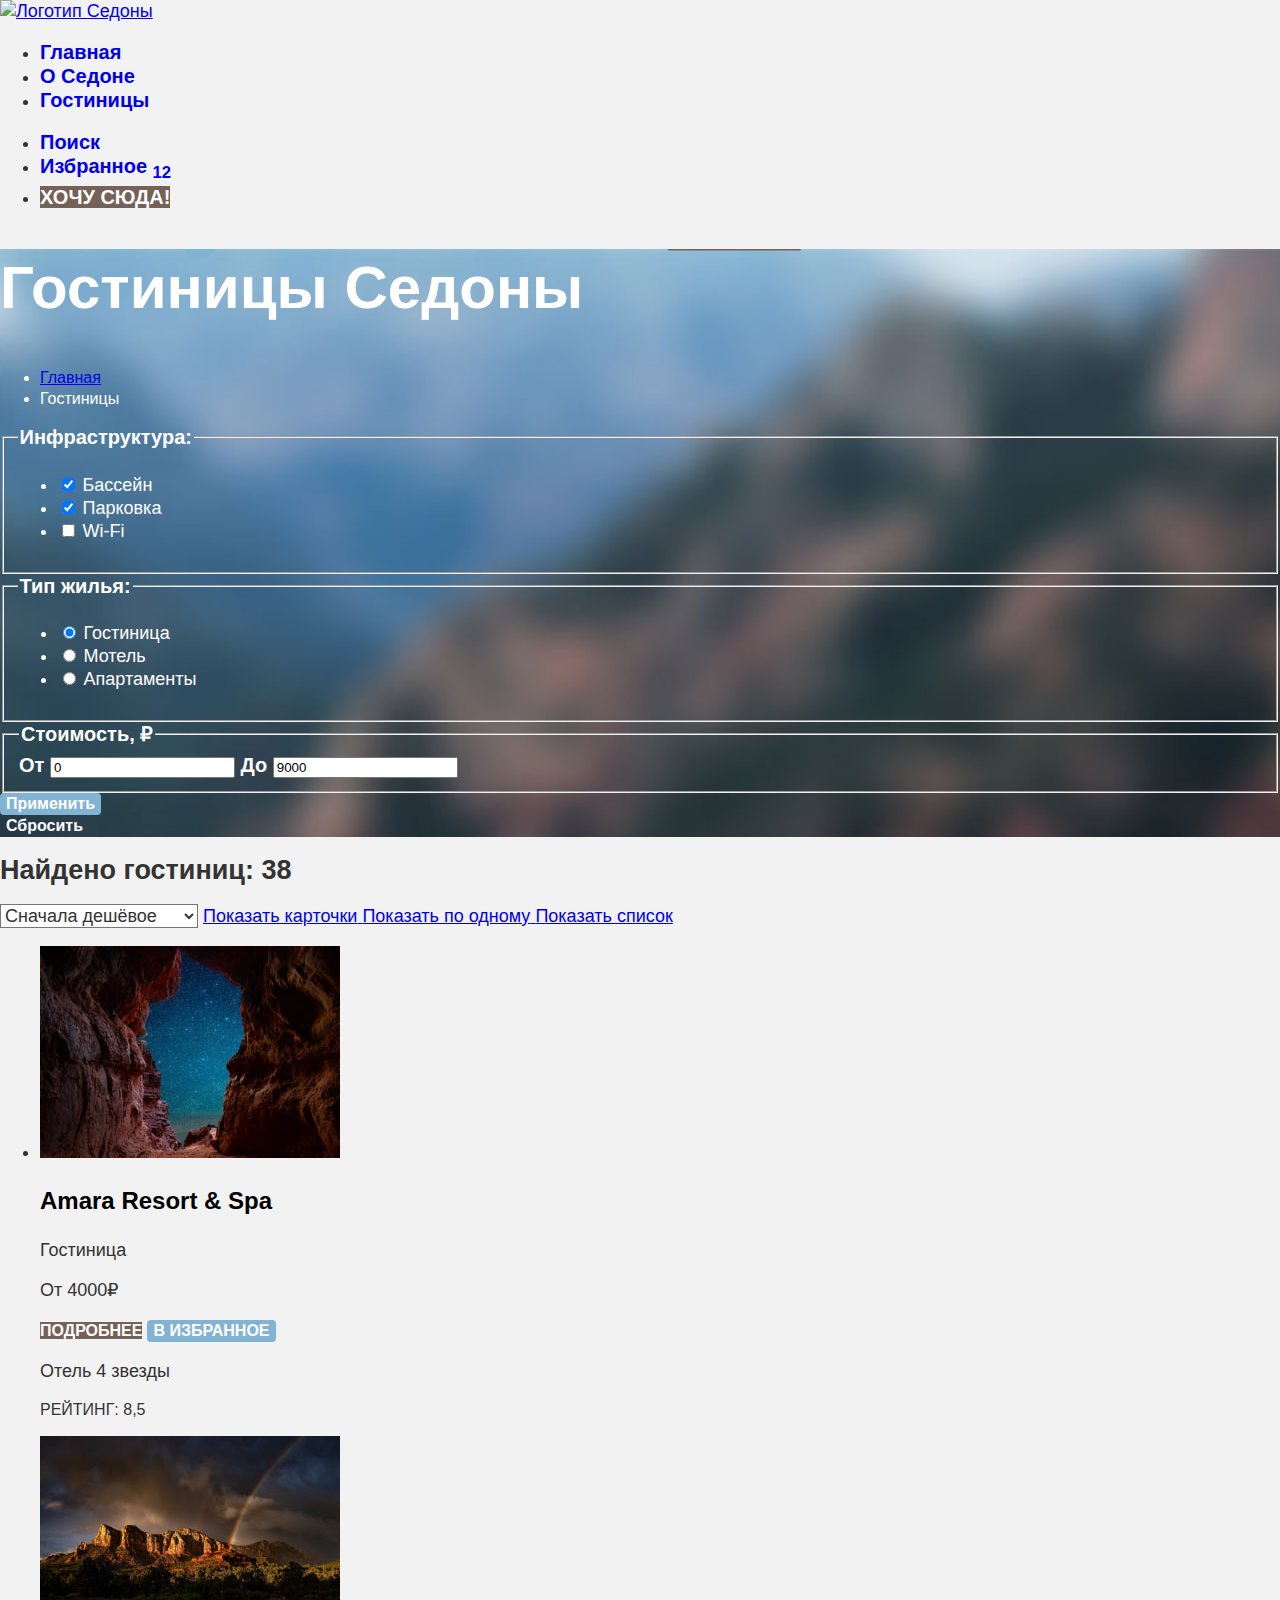
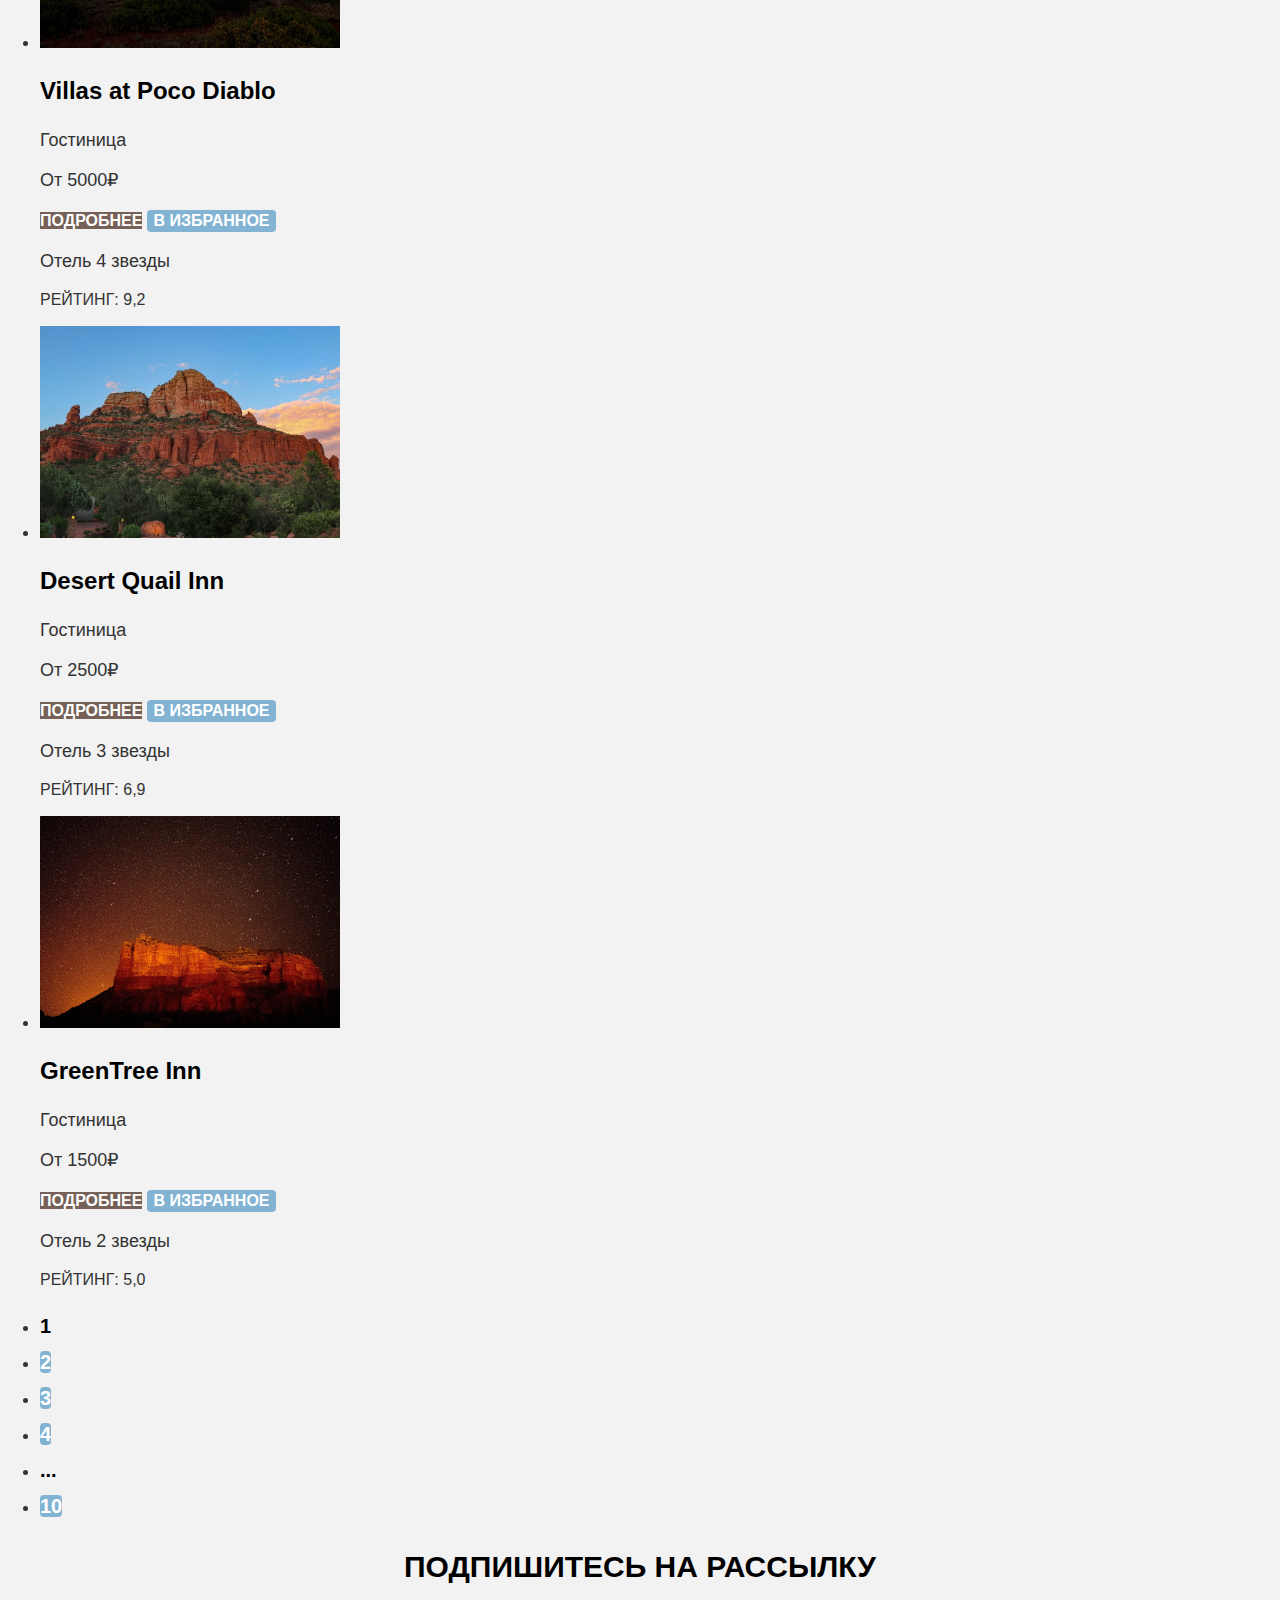
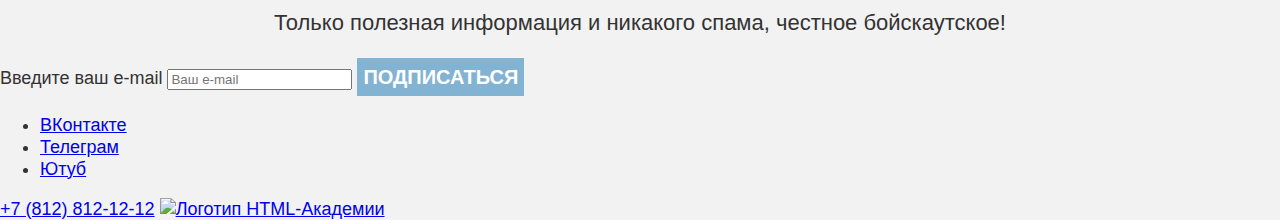
==== commit 564617f1: "Обновление базовых стилей" ====
--- a/catalog.html
+++ b/catalog.html
@@ -7,15 +7,16 @@
   </head>
 
   <body>
+    <div class="page-container">
     <header class="main-header" data-test="header">
       <nav class="navigation">
         <a class="navigation-logo" href="index.html">
-          <img class="page-header-logo" alt="Логотип Седоны" src="images/logo-sedona-new.svg" width="138"
+          <img class="logo" alt="Логотип Седоны" src="images/logo.svg" width="138"
           height="64">
         </a>
         <ul class="navigation-list">
           <li class="navigation-item">
-            <a class="navigation-link" href="index.html" target="_blank">Главная!</a>
+            <a class="navigation-link" href="index.html">Главная</a>
           </li>
           <li class="navigation-item">
             <a class="navigation-link" href="about-sedona.html">О Седоне</a>
@@ -34,7 +35,7 @@
           <li class="navigation-user-item">
             <a class="navigation-user-link navigation-user-link-like" href="#"
               ><span class="visually-hidden">Избранное</span>
-              <span class="navigation-user-likes-number">12</span>
+              <span class="navigation-user-likes-number"><sub>12</sub></span>
             </a>
           </li>
 
@@ -44,7 +45,8 @@
         </ul>
       </nav>
     </header>
-    <main class="main-inner" data-test="main">
+
+    <main class="main-container main-inner" data-test="main">
       <div class="background-inner">
       <header class="inner-header">
         <h1 class="inner-header-title">Гостиницы Седоны</h1>
@@ -58,7 +60,7 @@
         </ul>
       </header>
       <section class="section-hotels-filter" data-test="filter">
-<h2 class="visually-hidden filter-title">Поиск с фильтрами</h2>
+<h2 class="visually-hidden filter-title" hidden>Поиск с фильтрами</h2>
 <form class="catalog-filter" action="https://echo.htmlacademy.ru/" method="get">
   <fieldset class="catalog-filter-group">
     <legend class="catalog-filter-title">Инфраструктура:</legend>
@@ -127,7 +129,6 @@
       </section>
     </div>
 
-
       <section class="section-catalog" data-test="catalog">
 <h2>Найдено гостиниц: 38</h2>
         <select class="select-control" aria-label="Сортировка" id="select-control-list">
@@ -232,6 +233,7 @@
         </ul>
 
       </section>
+
       <section class="subscribe-inner" data-test="subscribe">
         <h2 class="subscribe-inner-title">Подпишитесь на рассылку</h2>
         <p class="subscribe-inner-subtitle">
@@ -248,34 +250,38 @@
         </form>
       </section>
     </main>
-    <footer class="page-footer" data-test="footer">
-      <h2 class="visually-hidden">Мы в социальных сетях</h2>
-      <ul class="social-list">
-        <li class="social-item">
-          <a class="social-link" href="https://vk.com/htmlacademy" target="_blank">
-            <span class="visually-hidden">ВКонтакте</span>
-          </a>
-        </li>
-        <li class="social-item">
-          <a class="social-link" href="https://t.me/htmlacademy" target="_blank">
-            <span class="visually-hidden">Телеграм</span>
-          </a>
-        </li>
-        <li class="social-item">
-          <a class="social-link"
-            href="https://www.youtube.com/user/htmlacademyru"
-            target="_blank"
-          >
-            <span class="visually-hidden">Ютуб</span>
-          </a>
-        </li>
-      </ul>
-
-      <a class="footer-phone-link" href="tel:+78128121212">+7 (812) 812-12-12</a
-      >
-      <span class="visually-hidden">Логотип</span>
-      <img class="footer-logo" src="#" alt="Логотип HTML Академии">
-
-  </footer>
+
+      <footer class="page-footer" data-test="footer">
+      <div class="page-footer-container">
+        <h2 class="visually-hidden" hidden>Мы в социальных сетях</h2>
+        <ul class="social-list">
+          <li class="social-item">
+            <a class="social-link" href="https://vk.com/htmlacademy" target="_blank">
+              <span class="visually-hidden">ВКонтакте</span>
+            </a>
+          </li>
+          <li class="social-item">
+            <a class="social-link" href="https://t.me/htmlacademy" target="_blank">
+              <span class="visually-hidden">Телеграм</span>
+            </a>
+          </li>
+          <li class="social-item">
+            <a class="social-link"
+              href="https://www.youtube.com/user/htmlacademyru"
+              target="_blank"
+            >
+              <span class="visually-hidden">Ютуб</span>
+            </a>
+          </li>
+        </ul>
+        <a class="footer-phone" href="tel:+78128121212">+7 (812) 812-12-12</a
+        >
+        <a class="footer-logo" href="https://htmlacademy.ru" target="_blank">
+          <img src="../images/logo-academy.svg" alt="Логотип HTML-Академии" width="115" height="33">
+        </a>
+        <span class="visually-hidden" hidden>Логотип HTML-Академии</span>
+      </div>
+    </footer>
+  </div>
   </body>
 </html>
--- a/styles/styles.css
+++ b/styles/styles.css
@@ -211,10 +211,6 @@
   font-family: inherit;
 }
 
-/*
-.subscribe {}
-*/
-
 .subscribe-special {
   background-image: url("../images/subscribe-bg.jpg");
   background-repeat: no-repeat;
@@ -336,17 +332,6 @@
   color: #333333;
   background-color: #FFFFFF;
 }
-/*
-.catalog-view {}
-
-.catalog-view-selected {}
-
-.catalog-view-one {}
-
-.catalog-view-list {}
-
-.product-list {}
-*/
 
 .product-card-link {
   text-decoration: none;
@@ -360,11 +345,7 @@
   color: #000000;
 
 }
-/*
-.product-card-subtitle {}
-
-.product-card-price {}
-*/
+
 .card-rating  {
   font-style: normal;
   font-weight: 400;
@@ -404,10 +385,6 @@
   border: none;
 }
 
-/*
-.pagination {}
-*/
-
 .pagination-link {
   font-style: normal;
   font-weight: 700;
@@ -449,7 +426,3 @@
   text-align: center;
   color: #333333
 }
-
-/*
-.subscribe-inner {}
-*/
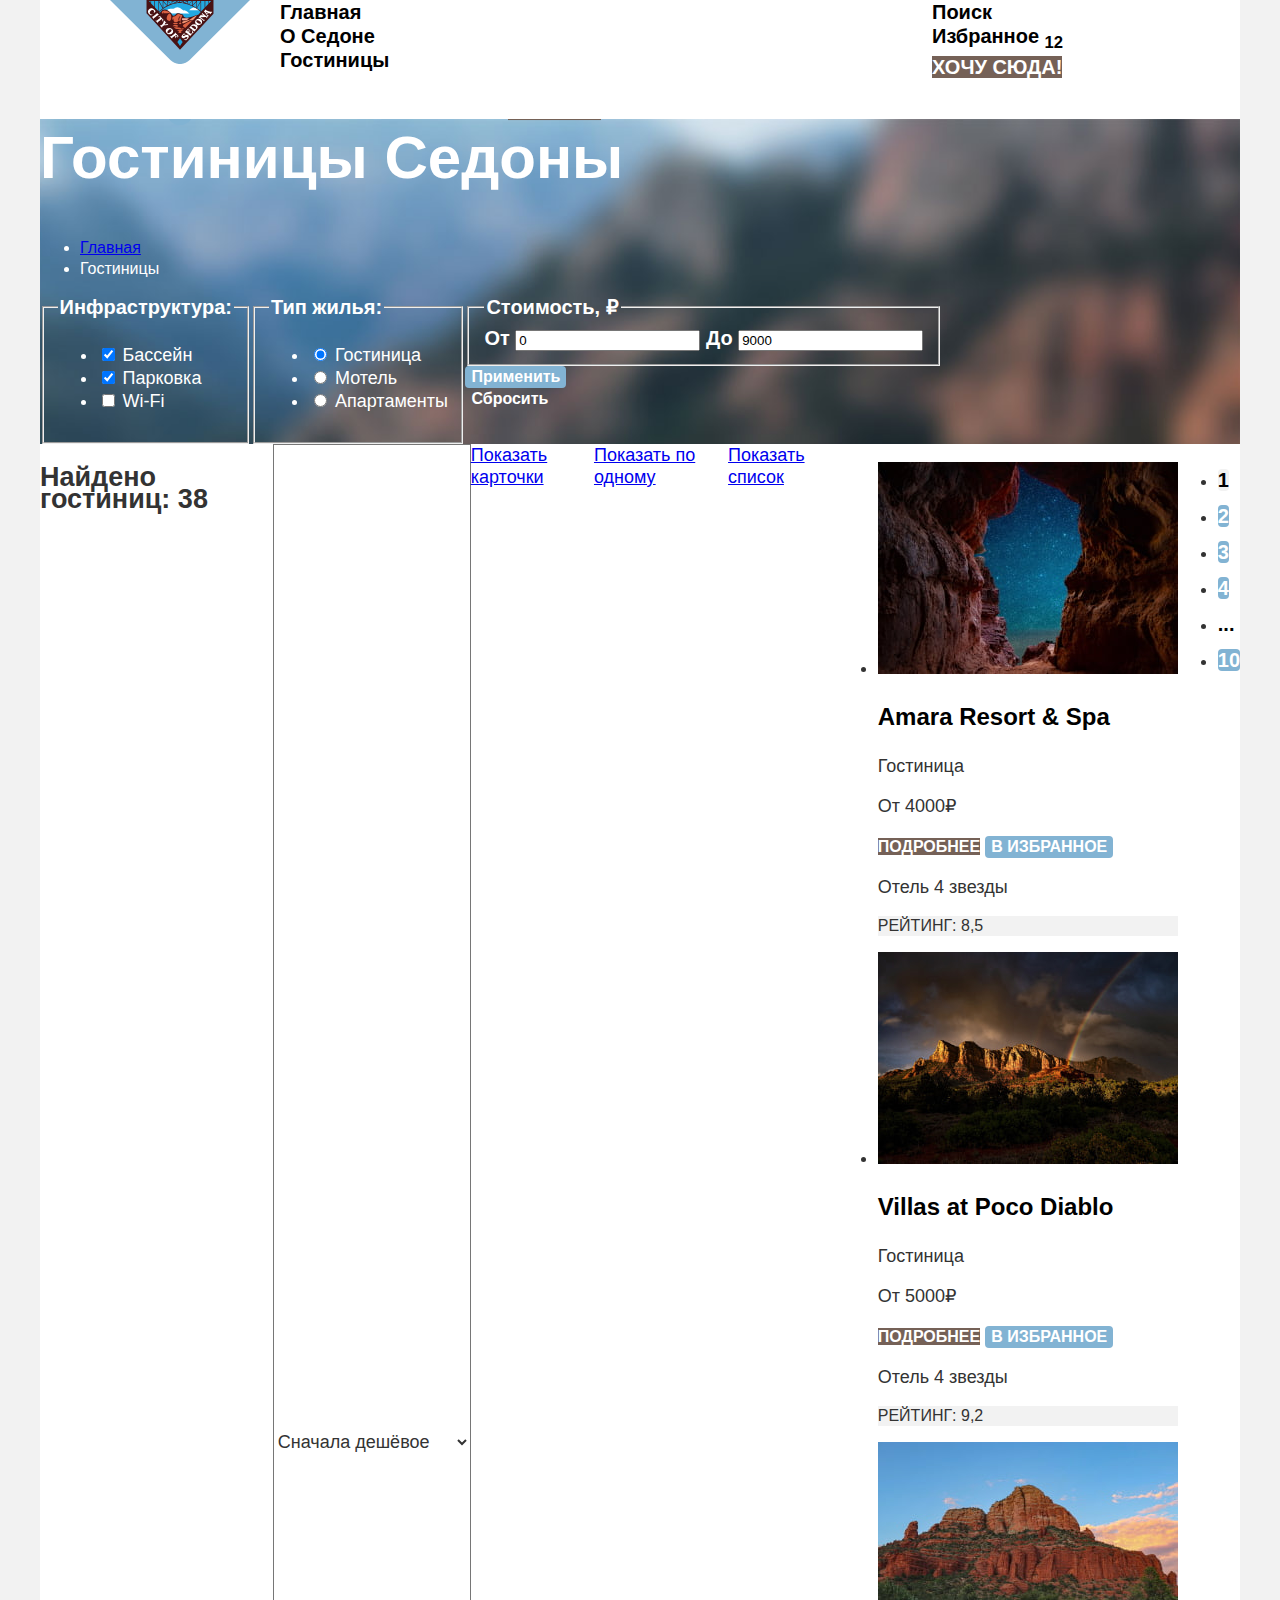
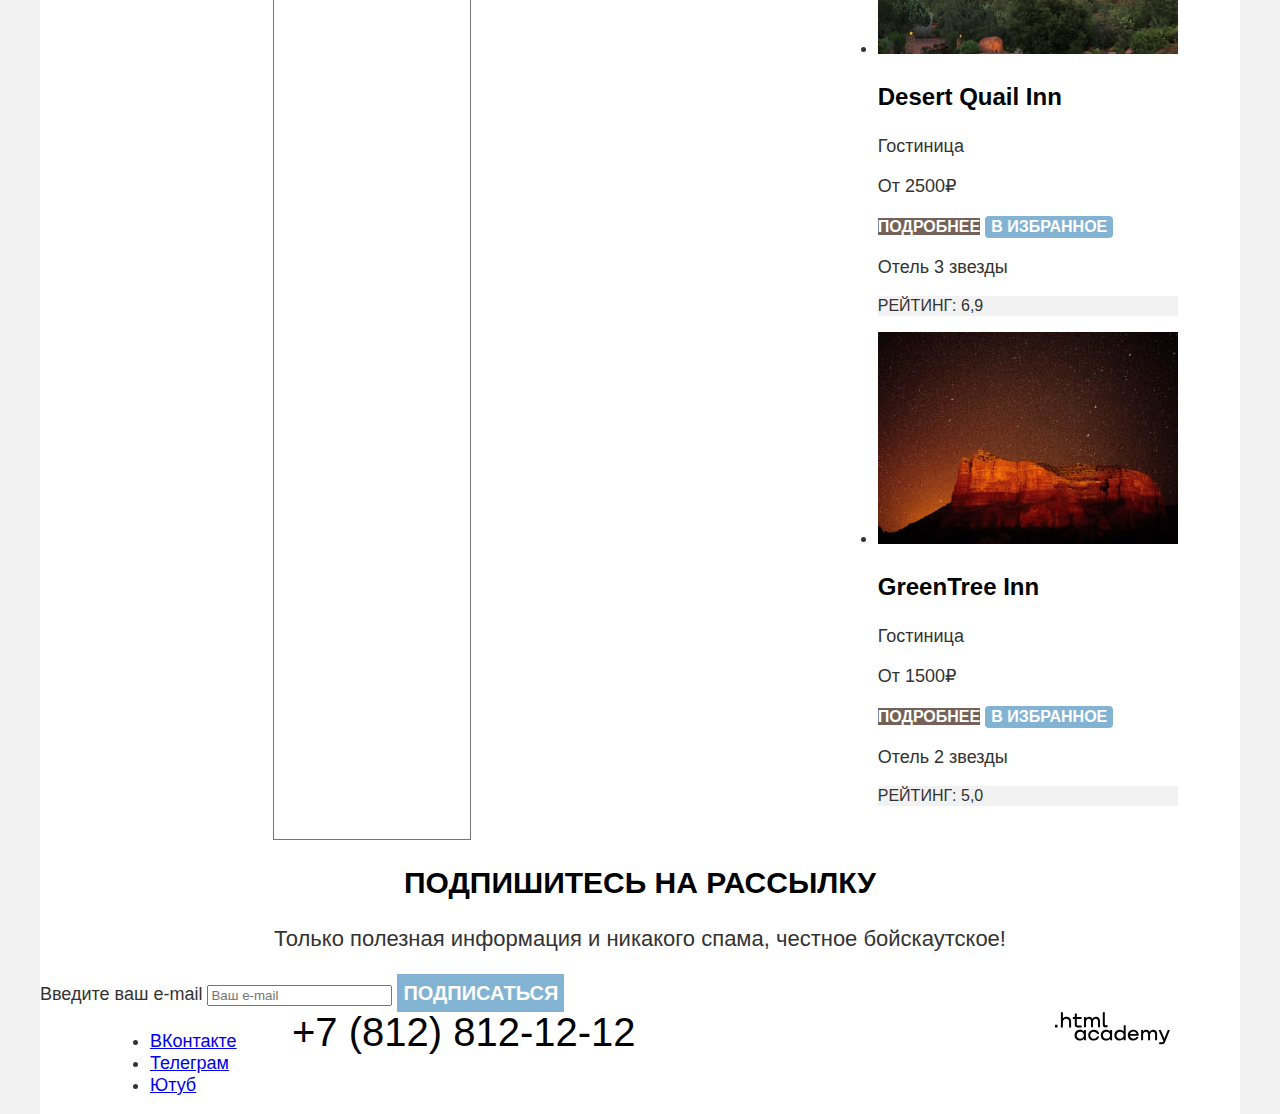
==== commit 5e1b283f: "Изменение адреса лого в футере" ====
--- a/catalog.html
+++ b/catalog.html
@@ -277,7 +277,7 @@
         <a class="footer-phone" href="tel:+78128121212">+7 (812) 812-12-12</a
         >
         <a class="footer-logo" href="https://htmlacademy.ru" target="_blank">
-          <img src="../images/logo-academy.svg" alt="Логотип HTML-Академии" width="115" height="33">
+          <img src="images/logo-academy.svg" alt="Логотип HTML-Академии" width="115" height="33">
         </a>
         <span class="visually-hidden" hidden>Логотип HTML-Академии</span>
       </div>
--- a/styles/styles.css
+++ b/styles/styles.css
@@ -14,32 +14,71 @@
   font-display: swap;
 }
 
+html {
+  height: 100%;
+}
 
 body {
-  font-family: "PT Sans", sans-serif;
+  margin: 0;
+  display: flex;
+  flex-direction: column;
+  min-height: 100%;
+  font-family: "PT Sans", "Arial", sans-serif;
   font-size: 18px;
   line-height: 22px;
   font-style: normal;
   font-weight: 400;
   color: #333333;
   background-color: #f2f2f2;
+}
+
+.page-container {
+  width: 1200px;
+  margin: 0 auto;
+  background-color: #FFFFFF;
+}
+
+.logo {
+  display: block;
+  width: 140px;
+  margin-left: 70px;
+  margin-right: 30px;
+}
+
+.navigation {
+  display: flex;
+  width: 1200px;
+  margin: 0 auto;
+}
+
+.navigation-list {
+  width: 450px;
   margin: 0;
+  padding: 0;
+  list-style: none;
+}
+
+.navigation-user {
+  max-width: 308px;
+  margin-left: auto;
 }
 
 .navigation-link {
   font-size: 20px;
   line-height: 24px;
   font-weight: 700;
-  text-align: center;
+  color: #000000;
   text-decoration: none;
   text-transform: capitalize;
 }
 
+
 .navigation-user-link {
   font-size: 20px;
   line-height: 24px;
   font-weight: 700;
-  text-align: center;
+  color: #000000;
+
   text-decoration: none;
   text-transform: capitalize;
 }
@@ -54,6 +93,10 @@
   color: #FFFFFF;
   background-color: #756157;
 
+}
+
+.main-container {
+  flex-grow: 1;
 }
 
 .hero {
@@ -74,12 +117,9 @@
 }
 
 .advantages-main-paragraph {
-  font-style: normal;
-  font-weight: 400;
   font-size: 22px;
   line-height: 26px;
   text-align: center;
-  color: #333333;
 }
 
 .advantages-title {
@@ -93,12 +133,9 @@
 }
 
 .advantages-descriptoin {
-  font-style: normal;
-  font-weight: 400;
   font-size: 18px;
   line-height: 21px;
   text-align: center;
-  color: #333333;
 
 }
 
@@ -120,10 +157,17 @@
 
 .advantages-list {
   text-align: center;
-}
-
-
-.advantages-first-fifth-card {
+  display: flex;
+  justify-content: space-between;
+  margin: 0;
+  padding: 0;
+}
+
+.advantages-item {
+  width: 230px;
+}
+
+.advantages-card {
   background: #82B3D3;
 }
 
@@ -137,6 +181,14 @@
 
 .offers-list {
   text-align: center;
+  display: flex;
+  justify-content: space-between;
+  margin: 0;
+  padding: 0;
+}
+
+.offers-item {
+  width: 230px;
 }
 
 .offers-title {
@@ -150,12 +202,9 @@
 }
 
 .offers-description {
-  font-style: normal;
-  font-weight: 400;
   font-size: 18px;
   line-height: 21px;
   text-align: center;
-  color: #333333;
 }
 
 .offers-housing {
@@ -182,13 +231,9 @@
 }
 
 .search-description {
-  font-family: inherit;
-  font-style: normal;
-  font-weight: 400;
   font-size: 22px;
   line-height: 26px;
   text-align: center;
-  color: #333333;
 }
 
 .button-search {
@@ -242,8 +287,6 @@
 }
 
 .subscribe-subtitle {
-  font-style: normal;
-  font-weight: 400;
   font-size: 22px;
   line-height: 26px;
   text-align: center;
@@ -266,13 +309,19 @@
 }
 
 .breadcrumbs {
-  font-style: normal;
-  font-weight: 400;
   font-size: 16px;
   line-height: 21px;
   color: #FFFFFF;
 }
 
+.section-hotels-filter {
+  display: flex;
+}
+
+.section-catalog {
+  display: flex;
+}
+
 .filter-title {color: #FFFFFF;}
 
 .catalog-filter-title {
@@ -284,8 +333,6 @@
 }
 
 .catalog-filter-item {
-  font-style: normal;
-  font-weight: 400;
   font-size: 18px;
   line-height: 23px;
   color: #FFFFFF;
@@ -347,12 +394,9 @@
 }
 
 .card-rating  {
-  font-style: normal;
-  font-weight: 400;
   font-size: 16px;
   line-height: 20px;
   text-transform: uppercase;
-  color: #333333;
   background: #F2F2F2;
   border: none;
 }
@@ -424,5 +468,28 @@
   font-size: 22px;
   line-height: 26px;
   text-align: center;
-  color: #333333
-}
+}
+
+.page-footer-container {
+  display: flex;
+  width: 1060px;
+  margin: 0 auto;
+}
+
+.social-list {
+  width: 142px;
+  margin-right: 42;
+}
+
+.footer-phone {
+  font-size: 40px;
+  line-height: 40px;
+  text-decoration: none;
+  text-transform: uppercase;
+  color: #000000;
+}
+
+.footer-logo {
+  max-width: 120px;
+  margin-left: auto;
+}
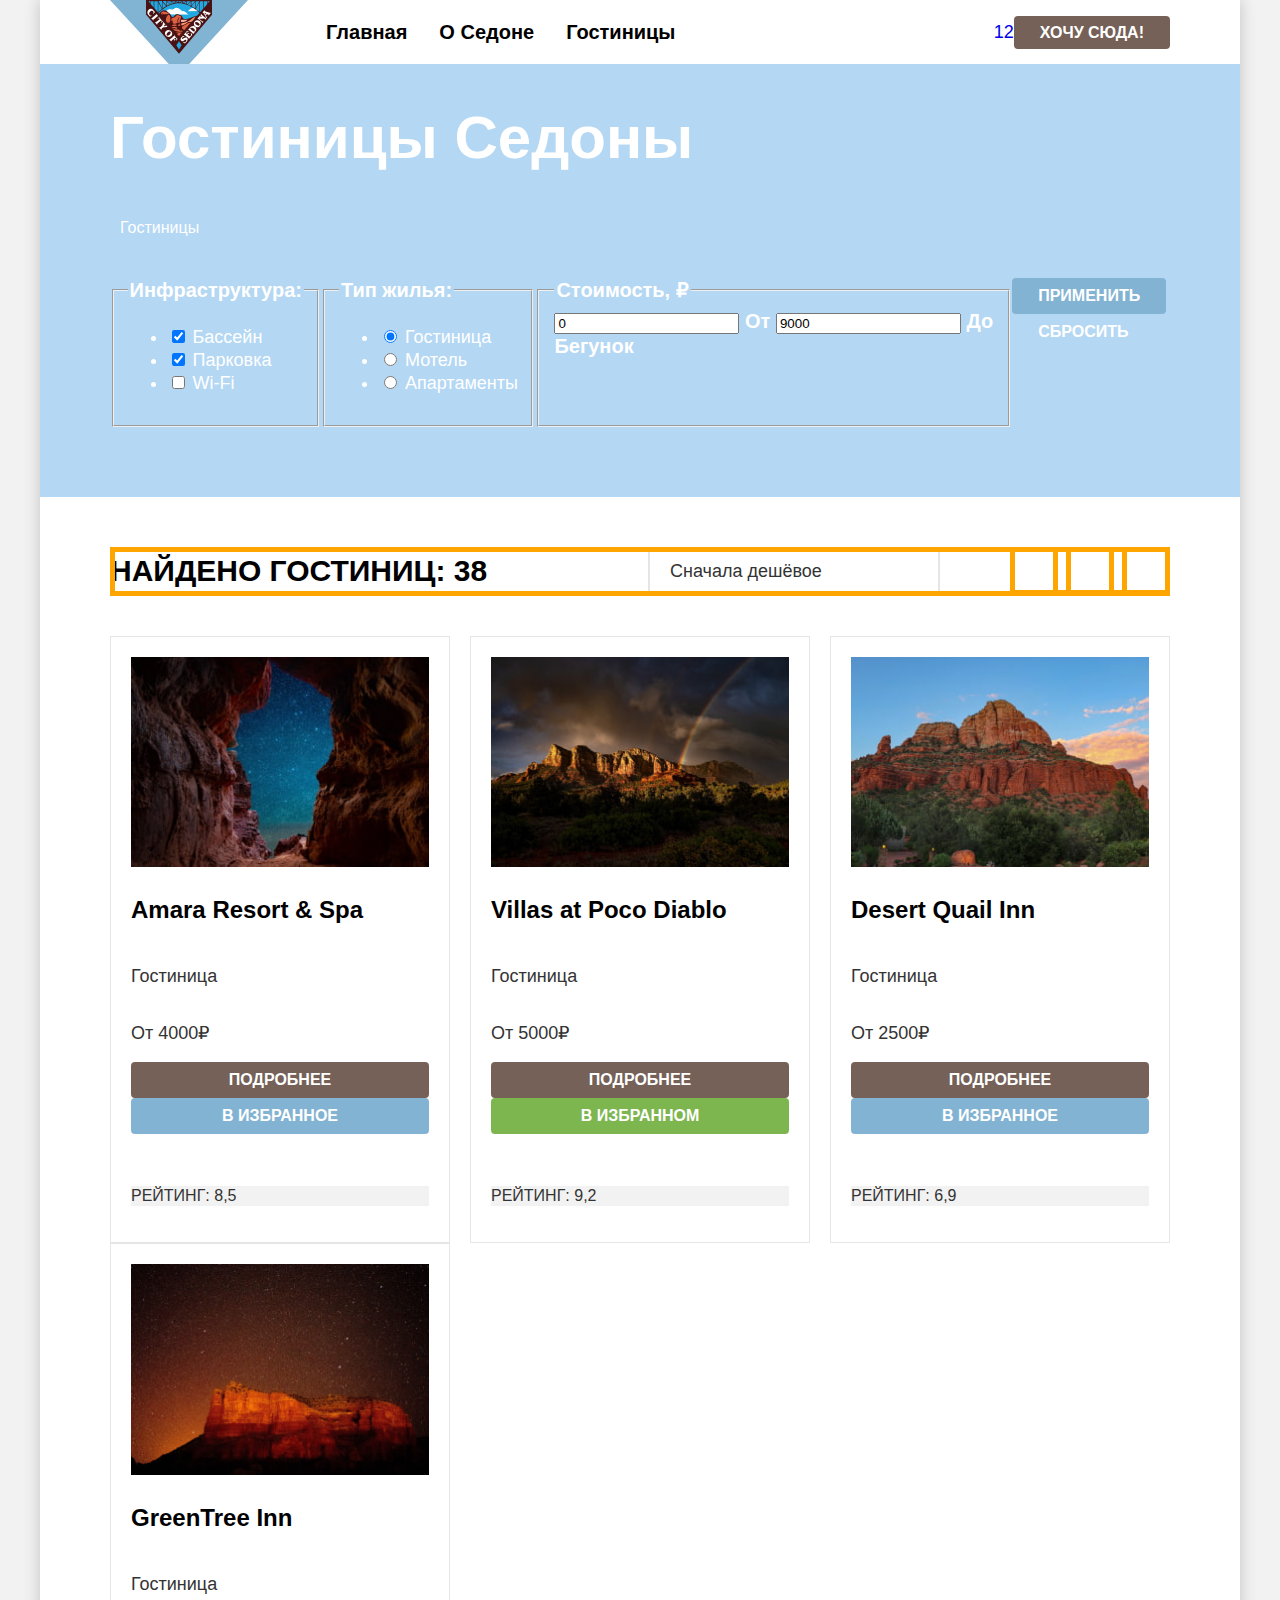
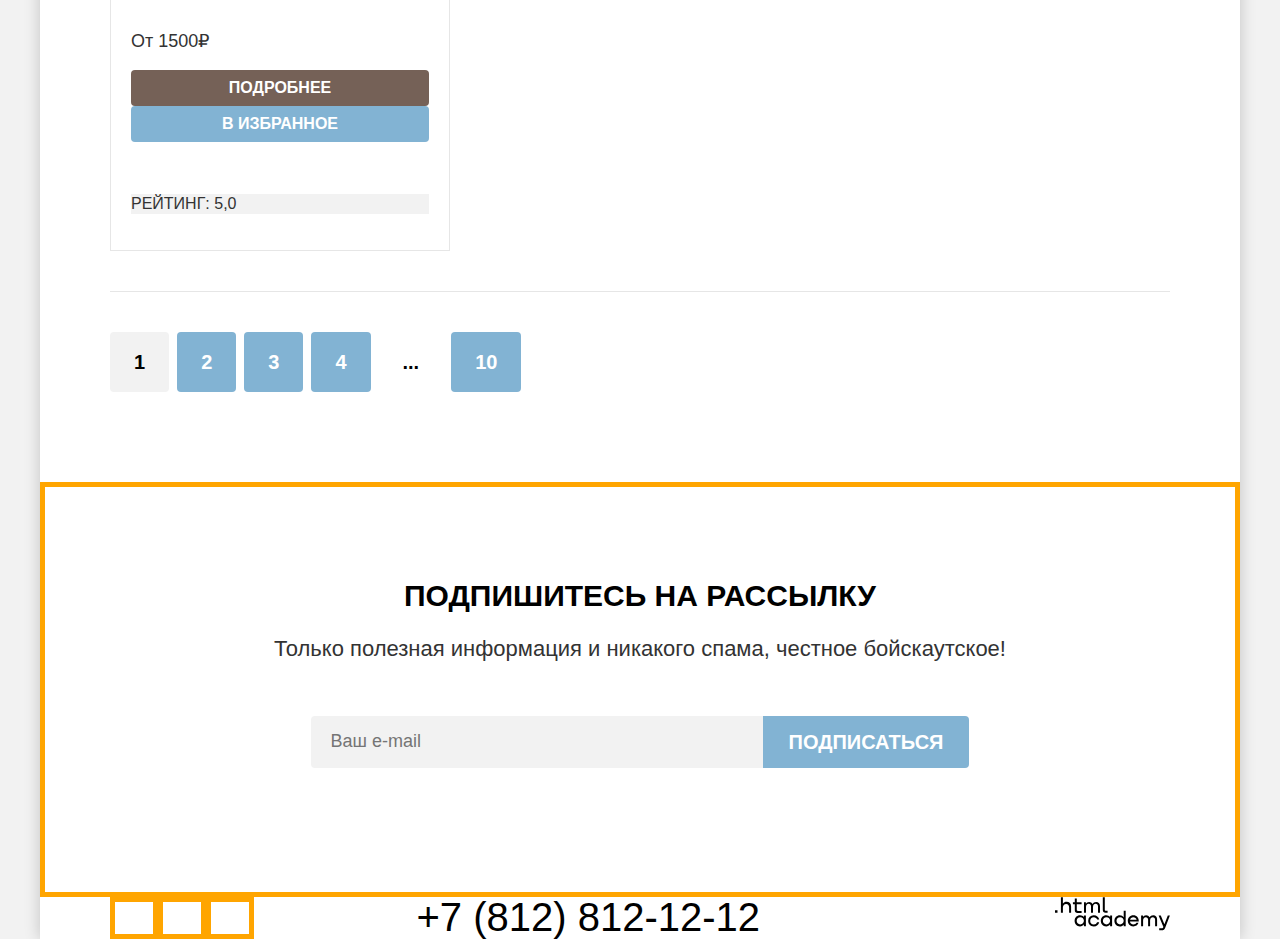
==== commit ec887df9: "Добавление флексов" ====
--- a/catalog.html
+++ b/catalog.html
@@ -1,5 +1,6 @@
 <!DOCTYPE html>
 <html lang="ru">
+
   <head>
     <meta charset="utf-8">
     <title>Каталог</title>
@@ -8,280 +9,289 @@
 
   <body>
     <div class="page-container">
-    <header class="main-header" data-test="header">
-      <nav class="navigation">
-        <a class="navigation-logo" href="index.html">
-          <img class="logo" alt="Логотип Седоны" src="images/logo.svg" width="138"
-          height="64">
-        </a>
-        <ul class="navigation-list">
-          <li class="navigation-item">
-            <a class="navigation-link" href="index.html">Главная</a>
-          </li>
-          <li class="navigation-item">
-            <a class="navigation-link" href="about-sedona.html">О Седоне</a>
-          </li>
-          <li class="navigation-item">
-            <a class="navigation-link navigation-link-current" href="catalog.html" aria-current="page">Гостиницы</a>
-          </li>
-        </ul>
-        <ul class="navigation-list navigation-user">
-          <li class="navigation-user-item">
-            <a class="navigation-user-link navigation-user-link-search" href="#"
-              ><span class="visually-hidden">Поиск</span></a
-            >
-          </li>
-
-          <li class="navigation-user-item">
-            <a class="navigation-user-link navigation-user-link-like" href="#"
-              ><span class="visually-hidden">Избранное</span>
-              <span class="navigation-user-likes-number"><sub>12</sub></span>
-            </a>
-          </li>
-
-          <li class="navigation-user-item">
-            <a class="header-button" href="#">Хочу сюда!</a>
-          </li>
-        </ul>
-      </nav>
-    </header>
-
-    <main class="main-container main-inner" data-test="main">
-      <div class="background-inner">
-      <header class="inner-header">
-        <h1 class="inner-header-title">Гостиницы Седоны</h1>
-        <ul class="breadcrumbs">
-          <li class="breadcrumbs-item">
-            <a class="visually-hidden" href="index.html">Главная</a>
-          </li>
-          <li class="breadcrumbs-item">
-            <a class="breadcrumbs-link">Гостиницы</a>
-          </li>
-        </ul>
+      <header class="page-header" data-test="header">
+        <div class="container container-flex">
+          <a class="logo" href="index.html" aria-current="page">
+            <img class="logo-image" alt="Логотип Седоны" src="images/logo.svg" width="138" height="64">
+          </a>
+          <nav class="navigation">
+            <ul class="navigation-list">
+              <li class="navigation-item navigation-current">
+                <a class="navigation-link" href="index.html">Главная</a>
+              </li>
+              <li class="navigation-item">
+                <a class="navigation-link" href="#">О Седоне</a>
+              </li>
+              <li class="navigation-item navigation-current">
+                <span class="navigation-link" href="catalog.html" aria-current="page">Гостиницы</span>
+              </li>
+            </ul>
+            <ul class="navigation-list-user">
+              <li class="navigation-user-item">
+                <a class="navigation-user-link navigation-user-link-search" href="#">
+                  <span class="visually-hidden">Поиск</span></a>
+              </li>
+              <li class="navigation-user-item">
+                <a class="navigation-user-link navigation-user-link-like" href="#">
+                  <span class="visually-hidden">Избранное</span>
+                  <span class="navigation-user-likes-number">12</span>
+                </a>
+              </li>
+              <li class="navigation-user-item">
+                <a class="header-button button button-primary button-sm" href="#">Хочу сюда!</a>
+              </li>
+            </ul>
+          </nav>
+        </div>
       </header>
-      <section class="section-hotels-filter" data-test="filter">
-<h2 class="visually-hidden filter-title" hidden>Поиск с фильтрами</h2>
-<form class="catalog-filter" action="https://echo.htmlacademy.ru/" method="get">
-  <fieldset class="catalog-filter-group">
-    <legend class="catalog-filter-title">Инфраструктура:</legend>
-    <ul class="catalog-filter-list">
-      <li class="catalog-filter-item">
-    <label class="control">
-      <input class="control-input" type="checkbox" name="pool" checked>
-      Бассейн
-    </label>
-    </li>
-    <li class="catalog-filter-item">
-    <label class="control">
-      <input class="control-input" type="checkbox" name="parking" checked>
-      Парковка
-    </label>
-  </li>
-
-  <li class="catalog-filter-item">
-    <label class="control">
-      <input class="control-input" type="checkbox" name="wi-fi">
-      Wi-Fi
-    </label>
-  </li>
-</ul>
-  </fieldset>
- </form>
-
-  <fieldset class="catalog-filter-group">
-  <legend class="catalog-filter-title">Тип жилья:</legend>
-  <ul class="catalog-filter-list">
-    <li class="catalog-filter-item">
-      <label class="control">
-        <input class="control-input" type="radio" name="product-group" value="hotel" checked>
-
-        Гостиница
-      </label>
-    </li>
-    <li class="catalog-filter-item">
-      <label class="control">
-        <input class="control-input" type="radio" name="product-group" value="motel">
-
-        Мотель
-      </label>
-    </li>
-    <li class="catalog-filter-item">
-      <label class="control">
-        <input class="control-input" type="radio" name="product-group" value="apartments">
-
-        Апартаменты
-      </label>
-    </li>
-  </ul>
-</fieldset>
-
-<form class="form-catalog-price" action="https://echo.htmlacademy.ru" method="get">
-<fieldset class="catalog-price">
-  <legend>Стоимость, ₽</legend>
-    <label for="price-from">От</label>
-    <input class="input-price" type="text" name="price" id="price-from" value="0">
-    <label for="price-to">До</label>
-    <input class="input-price" type="text" name="price" id="price-to" value="9000" >
-</fieldset>
-<button class="price-button active-price-button" type="submit">Применить</button>
-<button class="price-button" type="reset">Сбросить</button>
-</form>
-      </section>
+
+      <main class="main-container main-inner" data-test="main">
+        <section class="inner-header">
+          <header class="inner-header-top">
+            <h1 class="inner-title-h1">Гостиницы Седоны</h1>
+            <ul class="breadcrumbs">
+              <li class="breadcrumbs-item">
+                <a class="visually-hidden" href="index.html">Главная</a>
+              </li>
+              <li class="breadcrumbs-item">
+                <span class="breadcrumbs-link">Гостиницы</span>
+              </li>
+            </ul>
+          </header>
+          <form class="catalog-filter" action="https://echo.htmlacademy.ru/" method="get" data-test="filter">
+            <fieldset class="catalog-filter-group">
+              <legend class="catalog-filter-title">Инфраструктура:</legend>
+              <ul class="catalog-filter-list">
+                <li class="catalog-filter-item">
+                  <label class="checkbox">
+                    <input class="checkbox-input" type="checkbox" name="pool" checked>
+                    <span class="checkbox-label">Бассейн</span>
+                  </label>
+                </li>
+                <li class="catalog-filter-item">
+                  <label class="checkbox">
+                    <input class="checkbox-input" type="checkbox" name="parking" checked>
+                    <span class="checkbox-label">Парковка</span>
+                  </label>
+                </li>
+                <li class="catalog-filter-item">
+                  <label class="checkbox">
+                    <input class="checkbox-input" type="checkbox" name="wi-fi">
+                    <span class="checkbox-label">Wi-Fi</span>
+                  </label>
+                </li>
+              </ul>
+            </fieldset>
+            <fieldset class="catalog-filter-group">
+              <legend class="catalog-filter-title">Тип жилья:</legend>
+              <ul class="catalog-filter-list">
+                <li class="catalog-filter-item">
+                  <label class="radio">
+                    <input class="radio-input" type="radio" name="product-group" value="hotel" checked>
+                    <span class="radio-label">Гостиница</span>
+                  </label>
+                </li>
+                <li class="catalog-filter-item">
+                  <label class="radio">
+                    <input class="radio-input" type="radio" name="product-group" value="motel">
+                    <span class="radio-label">Мотель</span>
+                  </label>
+                </li>
+                <li class="catalog-filter-item">
+                  <label class="radio">
+                    <input class="radio-input" type="radio" name="product-group" value="apartments">
+                    <span class="radio-label">Апартаменты</span>
+                  </label>
+                </li>
+              </ul>
+            </fieldset>
+            <fieldset class="catalog-price">
+              <legend>Стоимость, ₽</legend>
+              <div class="price-form">
+                <label for="price-from">
+                  <input class="input-price" type="text" name="price" id="price-from" value="0">
+                  <span>От</span>
+                </label>
+                <label for="price-to">
+                  <input class="input-price" type="text" name="price" id="price-to" value="9000">
+                  <span>До</span>
+                </label>
+              </div>
+              <div class="range-slider">
+                Бегунок
+              </div>
+            </fieldset>
+            <div>
+              <button class="price-button button active-price-button" type="submit">Применить</button>
+              <button class="price-button button" type="reset">Сбросить</button>
+            </div>
+          </form>
+        </section>
+
+        <section class="catalog" data-test="catalog">
+          <div class="container">
+            <header class="catalog-header">
+              <h2 class="catalog-title title-h2">Найдено гостиниц: 38</h2>
+              <select class="select-control" aria-label="Сортировка" id="select-control-list">
+                <option value="popular">Сначала дешёвое</option>
+                <option value="cheap">Сначала популярное</option>
+                <option value="expensive">Сначала дорогое</option>
+              </select>
+              <div class="catalog-icons">
+                <a href="#" class="catalog-view catalog-view-selected">
+                  <span class="visually-hidden">Показать карточки</span>
+                </a>
+                <a href="#" class="catalog-view catalog-view-one">
+                  <span class="visually-hidden">Показать по одному</span>
+                </a>
+                <a href="#" class="catalog-view catalog-view-list">
+                  <span class="visually-hidden">Показать список</span>
+                </a>
+              </div>
+            </header>
+            <ul class="product-list">
+              <li class="catalog-item">
+                <div class="product-card">
+                  <a class="product-card-link" href="#">
+                    <img class="product-card-image" src="images/catalog/hotel-1.jpg" width="300" height="212"
+                      alt="Звездное небо в расщелине гор">
+                    <h3 class="product-card-title">Amara Resort & Spa</h3>
+                  </a>
+                  <p class="product-card-subtitle">Гостиница</p>
+                  <p class="product-card-price">От 4000₽</p>
+                  <a class="more-button button" href="#">ПОДРОБНЕЕ</a>
+                  <button class="favorite-card button">В ИЗБРАННОЕ</button>
+                  <p class="stars 4-stars">
+                    <span class="visually-hidden">Отель 4 звезды</span>
+                  </p>
+                  <p class="card-rating">Рейтинг: 8,5</p>
+                </div>
+              </li>
+
+              <li class="catalog-item">
+                <div class="product-card">
+                  <a class="product-card-link" href="#">
+                    <img class="product-card-image" src="images/catalog/hotel-2.jpg" width="300" height="212"
+                      alt="Вечерняя радуга">
+                    <h3 class="product-card-title">Villas at Poco Diablo</h3>
+                  </a>
+                  <p class="product-card-subtitle">Гостиница</p>
+                  <p class="product-card-price">От 5000₽</p>
+                  <a class="more-button button" href="#">ПОДРОБНЕЕ</a>
+                  <button class="favorite-card-done button">В ИЗБРАННОM</button>
+                  <p class="stars 4-stars">
+                    <span class="visually-hidden">Отель 4 звезды</span>
+                  </p>
+                  <p class="card-rating">Рейтинг: 9,2</p>
+                </div>
+              </li>
+
+              <li class="catalog-item">
+                <div class="product-card">
+                  <a class="product-card-link" href="#">
+                    <img class="product-card-image" src="images/catalog/hotel-3.jpg" width="300" height="212"
+                      alt="Скала на фоне летнего неба">
+                    <h3 class="product-card-title">Desert Quail Inn</h3>
+                  </a>
+                  <p class="product-card-subtitle">Гостиница</p>
+                  <p class="product-card-price">От 2500₽</p>
+                  <a class="more-button button" href="#">ПОДРОБНЕЕ</a>
+                  <button class="favorite-card button">В ИЗБРАННОЕ</button>
+                  <p class="stars 3-stars">
+                    <span class="visually-hidden">Отель 3 звезды</span>
+                  </p>
+                  <p class="card-rating">Рейтинг: 6,9</p>
+                </div>
+              </li>
+
+              <li class="catalog-item">
+                <div class="product-card">
+                  <a class="product-card-link" href="#">
+                    <img class="product-card-image" src="images/catalog/hotel-4.jpg" width="300" height="212"
+                      alt="Скала в звездной ночи">
+                    <h3 class="product-card-title">GreenTree Inn</h3>
+                  </a>
+                  <p class="product-card-subtitle">Гостиница</p>
+                  <p class="product-card-price">От 1500₽</p>
+                  <a class="more-button button" href="#">ПОДРОБНЕЕ</a>
+                  <button class="favorite-card button">В ИЗБРАННОЕ</button>
+                  <p class="stars 2-stars">
+                    <span class="visually-hidden">Отель 2 звезды</span>
+                  </p>
+                  <p class="card-rating">Рейтинг: 5,0</p>
+                </div>
+              </li>
+            </ul>
+
+            <ul class="pagination">
+              <li class="pagination-item">
+                <a class="pagination-link pagination-link-current" href="#">1</a>
+              </li>
+              <li class="pagination-item">
+                <a class="pagination-link" href="#">2</a>
+              </li>
+              <li class="pagination-item">
+                <a class="pagination-link" href="#">3</a>
+              </li>
+              <li class="pagination-item">
+                <a class="pagination-link" href="#">4</a>
+              </li>
+              <li class="pagination-item">
+                <a class="pagination-link pagination-disclosure" href="#">...</a>
+              </li>
+              <li class="pagination-item">
+                <a class="pagination-link" href="#">10</a>
+              </li>
+            </ul>
+          </div>
+        </section>
+
+        <section class="subscribe" data-test="subscribe">
+          <h2 class="visually-hidden">Подписка</h2>
+          <p class="subscribe-title title-h2">Подпишитесь на рассылку</p>
+          <p class="subscribe-subtitle title-description">
+            Только полезная информация и никакого спама, честное бойскаутское!
+          </p>
+          <form class="subscribe-form" action="https://echo.htmlacademy.ru/" method="post">
+            <label class="visually-hidden" for="user-email">Ваш e-mail</label>
+            <input class="input-subscribe subscribe-field" type="text" name="user-email" placeholder="Ваш e-mail"
+              id="user-email">
+            <button class="subscribe-button button" type="submit">Подписаться</button>
+          </form>
+        </section>
+      </main>
+
+      <footer class="page-footer" data-test="footer">
+        <div class="container container-flex">
+          <ul class="socials">
+            <li class="socials-item">
+              <a class="socials-link socials-vk" href="https://vk.com/htmlacademy" target="_blank"
+                rel="noreferrer noopener">
+                <span class="visually-hidden">ВКонтакте</span>
+              </a>
+            </li>
+            <li class="socials-item">
+              <a class="socials-link socials-tg" href="https://t.me/htmlacademy" target="_blank"
+                rel="noreferrer noopener">
+                <span class="visually-hidden">Телеграм</span>
+              </a>
+            </li>
+            <li class="socials-item">
+              <a class="socials-link socials-youtube" href="https://www.youtube.com/user/htmlacademyru" target="_blank"
+                rel="noreferrer noopener">
+                <span class="visually-hidden">Ютуб</span>
+              </a>
+            </li>
+          </ul>
+          <address class="footer-phone">
+            <a class="footer-phone-link" href="tel:+78128121212">+7 (812) 812-12-12</a>
+          </address>
+          <a class="footer-logo" href="https://htmlacademy.ru" target="_blank" rel="noreferrer noopener">
+            <img src="images/logo-academy.svg" alt="Логотип HTML-Академии" width="115" height="33">
+          </a>
+        </div>
+      </footer>
     </div>
-
-      <section class="section-catalog" data-test="catalog">
-<h2>Найдено гостиниц: 38</h2>
-        <select class="select-control" aria-label="Сортировка" id="select-control-list">
-          <option value="popular">Сначала дешёвое</option>
-          <option value="cheap">Сначала популярное</option>
-          <option value="expensive">Сначала дорогое</option>
-        </select>
-        <a href="#" class="catalog-view catalog-view-selected">
-          <span class="visually-hidden">Показать карточки</span>
-        </a>
-        <a href="#" class="catalog-view catalog-view-one">
-          <span class="visually-hidden">Показать по одному</span>
-        </a>
-        <a href="#" class="catalog-view catalog-view-list">
-          <span class="visually-hidden">Показать список</span>
-        </a>
-        <ul class="product-list">
-          <li class="product-card">
-          <a class="product-card-link" href="#">
-            <img class="product-card-image" src="images/catalog/hotel-1.jpg" width="300"
-            height="212" alt="Звездное небо в расщелине гор">
-            <h3 class="product-card-title">Amara Resort & Spa</h3>
-          </a>
-          <p class="product-card-subtitle">Гостиница</p>
-          <p class="product-card-price">От 4000₽</p>
-          <a class="more-button" href="#">ПОДРОБНЕЕ</a>
-          <button class="favorite-card">В ИЗБРАННОЕ</button>
-          <p class="stars 4-stars">
-            <span class="visually-hidden">Отель 4 звезды</span>
-          </p>
-          <p class="card-rating">Рейтинг: 8,5</p>
-        </li>
-
-        <li class="product-card">
-          <a class="product-card-link" href="#">
-            <img class="product-card-image" src="images/catalog/hotel-2.jpg" width="300"
-            height="212" alt="Вечерняя радуга">
-            <h3 class="product-card-title">Villas at Poco Diablo</h3>
-          </a>
-          <p class="product-card-subtitle">Гостиница</p>
-          <p class="product-card-price">От 5000₽</p>
-          <a class="more-button" href="#">ПОДРОБНЕЕ</a>
-          <button class="favorite-card">В ИЗБРАННОЕ</button>
-          <p class="stars 4-stars">
-            <span class="visually-hidden">Отель 4 звезды</span>
-          </p>
-          <p class="card-rating">Рейтинг: 9,2</p>
-        </li>
-
-        <li class="product-card">
-          <a class="product-card-link" href="#">
-            <img class="product-card-image" src="images/catalog/hotel-3.jpg" width="300"
-            height="212" alt="Скала на фоне летнего неба">
-            <h3 class="product-card-title">Desert Quail Inn</h3>
-          </a>
-          <p class="product-card-subtitle">Гостиница</p>
-          <p class="product-card-price">От 2500₽</p>
-          <a class="more-button" href="#">ПОДРОБНЕЕ</a>
-          <button class="favorite-card">В ИЗБРАННОЕ</button>
-          <p class="stars 3-stars">
-            <span class="visually-hidden">Отель 3 звезды</span>
-          </p>
-          <p class="card-rating">Рейтинг: 6,9</p>
-        </li>
-
-        <li class="product-card">
-          <a class="product-card-link" href="#">
-            <img class="product-card-image" src="images/catalog/hotel-4.jpg" width="300"
-            height="212" alt="Скала в звездной ночи">
-            <h3 class="product-card-title">GreenTree Inn</h3>
-          </a>
-          <p class="product-card-subtitle">Гостиница</p>
-          <p class="product-card-price">От 1500₽</p>
-          <a class="more-button" href="#">ПОДРОБНЕЕ</a>
-          <button class="favorite-card">В ИЗБРАННОЕ</button>
-          <p class="stars 2-stars">
-            <span class="visually-hidden">Отель 2 звезды</span>
-          </p>
-          <p class="card-rating">Рейтинг: 5,0</p>
-        </li>
-        </ul>
-        <ul class="pagination">
-
-          <li class="pagination-item">
-            <a class="pagination-link pagination-link-current">1</a>
-          </li>
-          <li class="pagination-item">
-            <a class="pagination-link" href="#">2</a>
-          </li>
-          <li class="pagination-item">
-            <a class="pagination-link" href="#">3</a>
-          </li>
-          <li class="pagination-item">
-            <a class="pagination-link" href="#">4</a>
-          </li>
-          <li class="pagination-item">
-            <a class="pagination-link pagination-disclosure" href="#">...</a>
-          </li>
-          <li class="pagination-item">
-            <a class="pagination-link" href="#">10</a>
-          </li>
-        </ul>
-
-      </section>
-
-      <section class="subscribe-inner" data-test="subscribe">
-        <h2 class="subscribe-inner-title">Подпишитесь на рассылку</h2>
-        <p class="subscribe-inner-subtitle">
-          Только полезная информация и никакого спама, честное бойскаутское!
-        </p>
-        <form
-          class="subscribe-form"
-          action="https://echo.htmlacademy.ru/"
-          method="post"
-        >
-          <label class="visually-hidden" for="user-email">Введите ваш e-mail</label>
-          <input class="input-subscribe" type="text" name="user-email" placeholder="Ваш e-mail" id="user-email">
-          <button class="subscribe-button" type="submit">Подписаться</button>
-        </form>
-      </section>
-    </main>
-
-      <footer class="page-footer" data-test="footer">
-      <div class="page-footer-container">
-        <h2 class="visually-hidden" hidden>Мы в социальных сетях</h2>
-        <ul class="social-list">
-          <li class="social-item">
-            <a class="social-link" href="https://vk.com/htmlacademy" target="_blank">
-              <span class="visually-hidden">ВКонтакте</span>
-            </a>
-          </li>
-          <li class="social-item">
-            <a class="social-link" href="https://t.me/htmlacademy" target="_blank">
-              <span class="visually-hidden">Телеграм</span>
-            </a>
-          </li>
-          <li class="social-item">
-            <a class="social-link"
-              href="https://www.youtube.com/user/htmlacademyru"
-              target="_blank"
-            >
-              <span class="visually-hidden">Ютуб</span>
-            </a>
-          </li>
-        </ul>
-        <a class="footer-phone" href="tel:+78128121212">+7 (812) 812-12-12</a
-        >
-        <a class="footer-logo" href="https://htmlacademy.ru" target="_blank">
-          <img src="images/logo-academy.svg" alt="Логотип HTML-Академии" width="115" height="33">
-        </a>
-        <span class="visually-hidden" hidden>Логотип HTML-Академии</span>
-      </div>
-    </footer>
-  </div>
   </body>
+
 </html>
--- a/styles/styles.css
+++ b/styles/styles.css
@@ -2,7 +2,7 @@
   font-family: "PT Sans";
   font-style: normal;
   font-weight: 400;
-  src: url("../fonts/pt-sans-regular.woff2") format("woff2");
+  src: url("../fonts/ptsans-400.woff2") format("woff2");
   font-display: swap;
 }
 
@@ -10,8 +10,14 @@
   font-family: "PT Sans";
   font-style: normal;
   font-weight: 700;
-  src: url("../fonts/pt-sans-bold.woff2") format("woff2");
+  src: url("../fonts/ptsans-700.woff2") format("woff2");
   font-display: swap;
+}
+
+*,
+*::before,
+*::after {
+  box-sizing: border-box;
 }
 
 html {
@@ -20,94 +26,163 @@
 
 body {
   margin: 0;
-  display: flex;
-  flex-direction: column;
-  min-height: 100%;
+  height: 100%;
   font-family: "PT Sans", "Arial", sans-serif;
   font-size: 18px;
-  line-height: 22px;
+  line-height: 21px;
   font-style: normal;
   font-weight: 400;
   color: #333333;
   background-color: #f2f2f2;
+
+}
+
+.visually-hidden {
+  position: absolute;
+  width: 1px;
+  height: 1px;
+  margin: -1px;
+  padding: 0;
+  border: 0;
+  clip: rect(0 0 0 0);
+  overflow: hidden;
 }
 
 .page-container {
-  width: 1200px;
+  display: flex;
+  flex-direction: column;
+  min-width: 1200px;
+  max-width: 1200px;
+  min-height: 100%;
   margin: 0 auto;
   background-color: #FFFFFF;
+  box-shadow: 0 0 15px 0 rgba(0, 0, 0, 0.2);
+}
+
+.page-header {
+  color: #000000;
+}
+
+.container {
+  margin: 0 auto;
+  max-width: 1060px;
+
+}
+
+.container-flex {
+  display: flex;
+  gap: 30px;
+
 }
 
 .logo {
   display: block;
   width: 140px;
-  margin-left: 70px;
   margin-right: 30px;
+  margin-bottom: -10px;
 }
 
 .navigation {
   display: flex;
-  width: 1200px;
-  margin: 0 auto;
+  justify-content: space-between;
+  flex-grow: 1;
 }
 
 .navigation-list {
-  width: 450px;
-  margin: 0;
-  padding: 0;
-  list-style: none;
-}
-
-.navigation-user {
-  max-width: 308px;
-  margin-left: auto;
-}
+  display: flex;
+  flex-wrap: wrap;
+  min-width: 340px;
+  margin: 0;
+  padding: 0;
+  list-style-type: none;
+}
+
+.navigation-item {
+  display: flex;
+}
+
+.navigation-list-user {
+  display: flex;
+  align-items: center;
+  flex-wrap: wrap;
+  padding: 0;
+  list-style-type: none;
+}
+
+.navigation-current {}
 
 .navigation-link {
+  display: block;
+  padding: 20px 16px;
   font-size: 20px;
   line-height: 24px;
   font-weight: 700;
-  color: #000000;
+  color: inherit;
   text-decoration: none;
-  text-transform: capitalize;
-}
-
+
+}
+
+.navigation-list-user .navigation-user-link {
+  min-width: 44px;
+  min-height: 64px;
+}
 
 .navigation-user-link {
-  font-size: 20px;
-  line-height: 24px;
-  font-weight: 700;
-  color: #000000;
-
   text-decoration: none;
-  text-transform: capitalize;
-}
-
-.header-button {
-  font-size: 20px;
-  line-height: 24px;
+}
+
+.button {
+  font-family: inherit;
+  font-style: normal;
+  font-size: 16px;
+  line-height: 20px;
   font-weight: 700;
   text-align: center;
   text-decoration: none;
   text-transform: uppercase;
   color: #FFFFFF;
+  padding: 8px 26px;
+  border: none;
+  cursor: pointer;
+  appearance: none;
+  border-radius: 4px;
+}
+
+.button-primary {
   background-color: #756157;
-
-}
+}
+
+.button-sm {}
 
 .main-container {
   flex-grow: 1;
 }
 
+.main-index {
+  text-align: center;
+}
+
 .hero {
-  background-image: url("../images/Vector-bg.svg"), url("../images/index-background.jpg");
+  background-image: url("../images/vector-bg.svg"), url("../images/index-background.jpg");
   background-size: 100% auto, cover;
   background-repeat: no-repeat;
   background-position: left bottom, left top;
   background-color: rgb(180, 215, 243);
 }
-.advantages-main-title {
-  font-style: normal;
+
+
+img {
+  max-width: 100%;
+  height: auto;
+}
+
+.welcome-img {
+  padding: 51px 0 82px;
+  vertical-align: middle;
+}
+
+
+.title-h2 {
   font-weight: 700;
   font-size: 30px;
   line-height: 36px;
@@ -116,14 +191,34 @@
   color: #000000;
 }
 
-.advantages-main-paragraph {
+.title-description {
   font-size: 22px;
   line-height: 26px;
   text-align: center;
-}
-
-.advantages-title {
-  font-style: normal;
+  color: #333333;
+}
+
+
+.advantages-title {}
+
+.advantages-subtitle {}
+
+.advantages-item-wide h3 {
+  color: #FFFFFF;
+}
+
+.advantages-item-wide {
+  min-width: 100%;
+  max-width: 100%;
+}
+
+.description-special {
+  color: #FFFFFF;
+}
+
+.advantages-item-title {}
+
+.title-h3 {
   font-weight: 700;
   font-size: 24px;
   color: #000000;
@@ -132,78 +227,104 @@
   text-transform: uppercase;
 }
 
-.advantages-descriptoin {
+.advantages-description {
   font-size: 18px;
   line-height: 21px;
   text-align: center;
-
-}
-
-.advantages-title-1 {
-  color: #FFFFFF;
-}
-
-.advantages-subtitle-1 {
-  color: #FFFFFF;
-}
-
-.advantages-title-5 {
-  color: #FFFFFF;
-}
-
-.advantages-subtitle-5 {
-  color: #FFFFFF;
+  padding-top: 30px;
+  margin: 0;
+
 }
 
 .advantages-list {
-  text-align: center;
-  display: flex;
-  justify-content: space-between;
-  margin: 0;
-  padding: 0;
+  margin: 0;
+  padding: 0;
+  display: flex;
+  flex-wrap: wrap;
 }
 
 .advantages-item {
-  width: 230px;
+  display: flex;
+  min-height: 385px;
+  flex-basis: 400px;
+  list-style: none;
 }
 
 .advantages-card {
+  display: flex;
+  justify-content: center;
+  flex-direction: column;
   background: #82B3D3;
-}
-
-.advantages-light {
+  height: 100%;
+  width: 100%;
+  padding: 85px;
+}
+
+.advantages-card-light {
   background: rgba(131, 179, 211, 0.12);
 }
 
-.advantages-medium {
+.advantages-card-medium {
   background: rgba(131, 179, 211, 0.2);
 }
 
+.header-offers {
+  margin: 0;
+}
+
 .offers-list {
-  text-align: center;
-  display: flex;
-  justify-content: space-between;
-  margin: 0;
-  padding: 0;
+  display: flex;
+  flex-wrap: wrap;
+  text-align: center;
+  margin: 0;
+  padding: 0;
+}
+
+.offers-title {
+  margin-top: 64px;
+  margin-bottom: 20px;
+}
+
+.offers-subtitle {
+  margin-bottom: 64px;
+}
+
+.offers-item-title {
+  margin: 102px 0 0;
 }
 
 .offers-item {
-  width: 230px;
-}
-
-.offers-title {
-  font-style: normal;
-  font-weight: 700;
-  font-size: 24px;
-  color: #000000;
-  line-height: 28px;
-  text-align: center;
-  text-transform: uppercase;
+  display: flex;
+  justify-content: center;
+  padding: 81px 85px;
+  width: 400px;
+  height: 385px;
+  list-style: none;
+}
+
+.offers-card {
+  background-position-x: center;
+  background-repeat: no-repeat;
+  min-height: 385px;
+  width: 100%;
+}
+
+.offers-card-housing {
+  background-image: url(../images/icons/housing.svg);
+  background-size: 75px 72px;
+}
+
+.offers-card-food {
+  background-image: url(../images/icons/food.svg);
+  background-size: 75px 72px;
+}
+
+.offers-card-souvenirs {
+  background-image: url(../images/icons/souvenirs.svg);
+  background-size: 75px 72px;
 }
 
 .offers-description {
-  font-size: 18px;
-  line-height: 21px;
   text-align: center;
 }
 
@@ -212,7 +333,7 @@
 }
 
 .offers-food {
-  background: rgba(131, 179, 211, 0.12);
+  background: #FFFFFF;
 }
 
 .offers-souvenirs {
@@ -220,109 +341,138 @@
 }
 
 .search-title {
-  font-family: inherit;
-  font-style: normal;
-  font-weight: 700;
-  font-size: 30px;
-  line-height: 36px;
-  text-align: center;
-  text-transform: uppercase;
-  color: #000000;
+  margin-top: 96px;
+  margin-bottom: 20px;
 }
 
 .search-description {
   font-size: 22px;
   line-height: 26px;
   text-align: center;
+  margin-bottom: 54px;
 }
 
 .button-search {
+  margin-bottom: 96px;
+}
+
+.button-lg {
+  width: 375px;
+  height: 52px;
   font-family: inherit;
   font-weight: 700;
   font-size: 20px;
   line-height: 36px;
-  text-align: center;
-  text-transform: uppercase;
-  text-decoration:none;
-  color: #FFFFFF;
-  background-color: #756157;
+  margin-bottom: 96px;
 }
 
 .subscribe-form {
+  display: flex;
+  justify-content: center;
   font-family: inherit;
+  text-align: center;
 }
 
 .input-subscribe {
+  width: 452px;
+  height: 52px;
+}
+
+.subscribe-field {
   font-family: inherit;
-}
-
-.subscribe-special {
+  padding: 14px 20px;
+  font-weight: 400;
+  font-size: 18px;
+  line-height: 24px;
+  color: #000000;
+  background-color: #f2f2f2;
+  border: none;
+  border-radius: 4px 0 0 4px;
+}
+
+.subscribe-button {
+  font-family: inherit;
+  font-style: normal;
+  font-size: 20px;
+  line-height: 36px;
+  background: #82B3D3;
+  border-radius: 0 4px 4px 0;
+}
+
+.subscribe {
+  height: 415px;
+
+  outline: 5px solid orange;
+  outline-offset: -5px;
+}
+
+.subscribe-title {
+  padding-top: 96px;
+  margin-bottom: 20px;
+}
+
+.subscribe-subtitle {
+  margin-bottom: 54px;
+}
+
+.subscribe-bg {
   background-image: url("../images/subscribe-bg.jpg");
   background-repeat: no-repeat;
   background-size: cover;
   background-color: rgb(180, 215, 243);
 }
 
-.subscribe-button {
-  font-family: inherit;
-  font-style: normal;
-  font-weight: 700;
-  font-size: 20px;
-  line-height: 36px;
-  text-align: center;
-  text-transform: uppercase;
-  color: #FFFFFF;
-  background: #82B3D3;
-  border: none;
-}
-
-.subscribe-title {
-  font-style: normal;
-  font-weight: 700;
-  font-size: 30px;
-  line-height: 36px;
-  text-transform: uppercase;
-  text-align: center;
-  color: #FFFFFF;
-}
-
-.subscribe-subtitle {
-  font-size: 22px;
-  line-height: 26px;
-  text-align: center;
-  color: #FFFFFF;
-}
-
-.background-inner {
-  background-image: url("../images/filter.png");
+.subscribe-special {
+  color: #FFFFFF;
+}
+
+.inner-header {
+  flex-grow: 1;
+  background-image: url("../images/filter-bg.png");
   background-repeat: no-repeat;
   background-size: cover;
   background-color: rgb(180, 215, 243);
-}
-
-.inner-header-title {
+  padding: 35px 70px 70px 70px;
+}
+
+.inner-header-top {}
+
+.inner-title-h1 {
   font-style: normal;
   font-weight: 700;
   font-size: 60px;
   line-height: 78px;
   color: #FFFFFF;
+  margin-top: 0;
 }
 
 .breadcrumbs {
+  display: flex;
+  margin: 0;
+  padding: 0;
   font-size: 16px;
   line-height: 21px;
   color: #FFFFFF;
-}
-
-.section-hotels-filter {
-  display: flex;
-}
-
-.section-catalog {
-  display: flex;
-}
-
-.filter-title {color: #FFFFFF;}
+  list-style-type: none;
+}
+
+.breadcrumbs-item {
+  margin-top: 0;
+  margin-right: 10px;
+  margin-bottom: 40px;
+}
+
+.catalog-view {
+  width: 48px;
+  height: 48px;
+
+  outline: 5px solid orange;
+  outline-offset: -5px;
+}
+
+.catalog-filter {
+  display: flex;
+}
 
 .catalog-filter-title {
   font-style: normal;
@@ -331,6 +481,8 @@
   line-height: 24px;
   color: #FFFFFF;
 }
+
+.catalog-filter-list {}
 
 .catalog-filter-item {
   font-size: 18px;
@@ -338,36 +490,70 @@
   color: #FFFFFF;
 }
 
+.checkbox {}
+
+.checkbox-input {}
+
+.checkbox-label {}
+
+.radio {}
+
+.radio-input {}
+
+.radio-label {}
+
 .catalog-price {
   font-family: inherit;
   font-style: normal;
   font-weight: 700;
   font-size: 20px;
   line-height: 24px;
-  text-transform: capitalize;
-  color: #FFFFFF;
-  }
+  color: #FFFFFF;
+}
 
 .input-price {
   font-family: inherit;
 }
 
 .price-button {
-  font-family: inherit;
-  font-style: normal;
-  font-weight: 700;
-  font-size: 16px;
-  line-height: 20px;
-  display: flex;
-  text-align: center;
-  color: #FFFFFF;
+  font-weight: 700;
+  display: flex;
   background: none;
-  border: none;
 }
 
 .active-price-button {
   background: #82B3D3;
-  border-radius: 4px;
+}
+
+.catalog {
+  padding: 50px 0 60px;
+}
+
+.catalog-title {
+  margin: 0 auto 0 0;
+}
+
+.catalog-header {
+  display: flex;
+  align-items: center;
+  gap: 70px;
+
+
+  outline: 5px solid orange;
+  outline-offset: -5px;
+}
+
+.catalog-icons {
+  display: flex;
+  flex-wrap: wrap;
+  gap: 8px;
+  max-width: 280px;
+  margin: 0;
+  padding: 0;
+
+
+  outline: 5px solid orange;
+  outline-offset: -5px;
 }
 
 .select-control {
@@ -378,6 +564,35 @@
   line-height: 21px;
   color: #333333;
   background-color: #FFFFFF;
+  background-image: url(../images/icons/arrow-to-down.svg);
+  width: 292px;
+  padding: 12px 48px 12px 20px;
+  border: 2px solid #e5e5e5;
+  border-radius: 4px;
+  background-repeat: no-repeat;
+  background-position: right 20px center;
+  appearance: none;
+
+}
+
+.product-list {
+  display: grid;
+  grid-template-columns: 340px 340px 340px;
+  column-gap: 20px;
+  list-style-type: none;
+  margin-top: 40px;
+  padding: 0 0 40px;
+  border-bottom: 1px solid #e6e6e6;
+}
+
+.catalog-item {
+  max-width: 340px;
+}
+
+.product-card {
+  display: grid;
+  padding: 20px;
+  border: 1px solid #e6e6e6;
 }
 
 .product-card-link {
@@ -390,10 +605,9 @@
   font-size: 24px;
   line-height: 28px;
   color: #000000;
-
-}
-
-.card-rating  {
+}
+
+.card-rating {
   font-size: 16px;
   line-height: 20px;
   text-transform: uppercase;
@@ -402,34 +616,29 @@
 }
 
 .more-button {
-  font-style: normal;
-  font-weight: 700;
-  font-size: 16px;
-  line-height: 20px;
-  align-items: center;
-  text-align: center;
-  text-transform: uppercase;
-  color: #FFFFFF;
   background-color: #756157;
-  text-decoration: none;
-
 }
 
 .favorite-card {
-  font-style: normal;
-  font-weight: 700;
-  font-size: 16px;
-  line-height: 20px;
-  align-items: center;
-  text-align: center;
-  text-transform: uppercase;
-  color: #FFFFFF;
   background: #82B3D3;
-  border-radius: 4px;
-  border: none;
+}
+
+.favorite-card-done {
+  background: #7DB54F;
+}
+
+.pagination {
+  display: flex;
+  flex-wrap: wrap;
+  gap: 8px;
+  margin: 40px 0 0;
+  list-style-type: none;
+  padding: 0;
 }
 
 .pagination-link {
+  display: block;
+  box-sizing: border-box;
   font-style: normal;
   font-weight: 700;
   font-size: 20px;
@@ -441,12 +650,12 @@
   color: #FFFFFF;
   background: #82B3D3;
   border-radius: 4px;
+  padding: 12px 24px;
 }
 
 .pagination-link-current {
   color: #000000;
   background: #F2F2F2;
-
 }
 
 .pagination-disclosure {
@@ -454,34 +663,48 @@
   background: none;
 }
 
-.subscribe-inner-title{
-  font-style: normal;
-  font-weight: 700;
-  font-size: 30px;
-  line-height: 36px;
-  text-transform: uppercase;
-  text-align: center;
-  color: #000000;
-}
-
 .subscribe-inner-subtitle {
   font-size: 22px;
   line-height: 26px;
   text-align: center;
 }
 
-.page-footer-container {
-  display: flex;
-  width: 1060px;
+.socials {
+  display: flex;
+  flex-wrap: wrap;
+  max-width: 240px;
+  margin: 0;
+  padding: 0;
+  list-style: none;
+}
+
+.socials-item {
+  display: flex;
+  flex-wrap: wrap;
+  min-width: 48px;
+  min-height: 42px;
+
+  outline: 5px solid orange;
+  outline-offset: -5px;
+}
+
+.socials-link {
+  display: block;
+  height: 100%;
+}
+
+.socials-vk {}
+
+.socials-tg {}
+
+.socials-youtube {}
+
+.footer-phone {
   margin: 0 auto;
 }
 
-.social-list {
-  width: 142px;
-  margin-right: 42;
-}
-
-.footer-phone {
+.footer-phone-link {
+  font-style: normal;
   font-size: 40px;
   line-height: 40px;
   text-decoration: none;
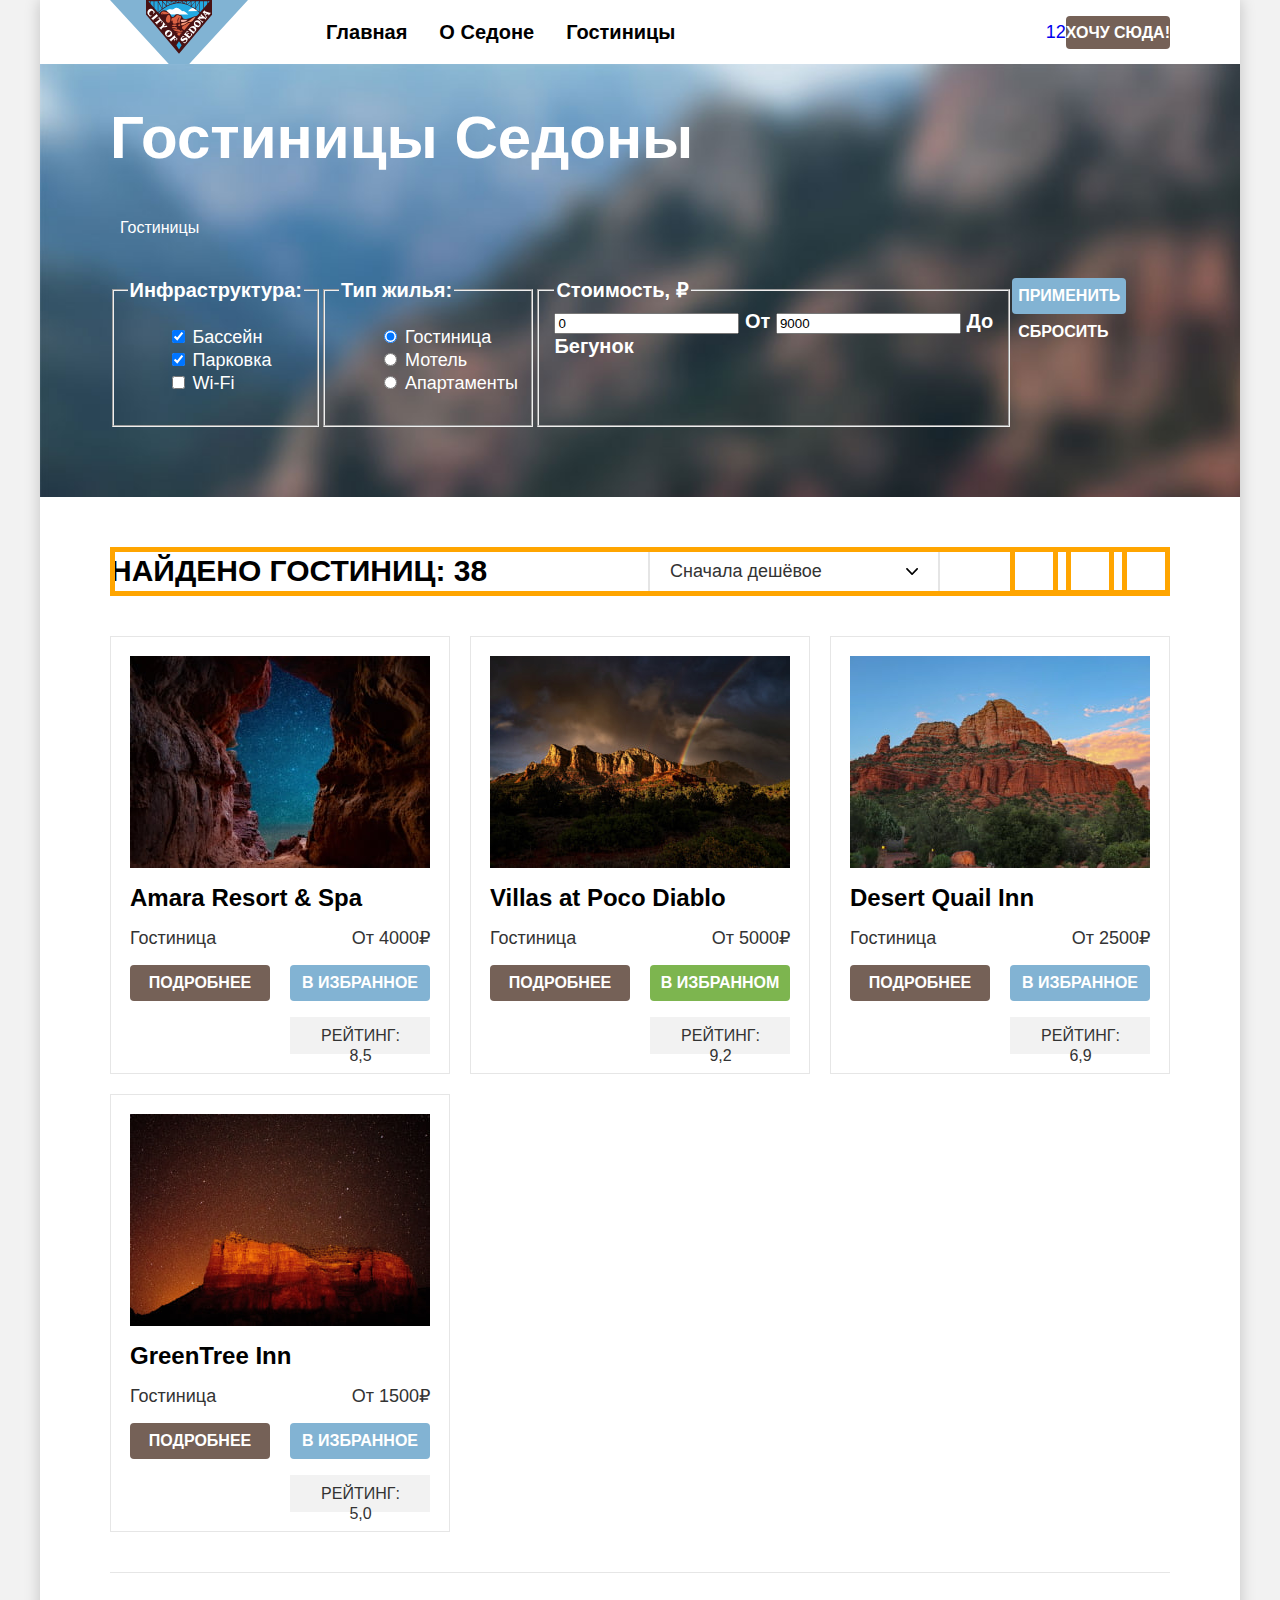
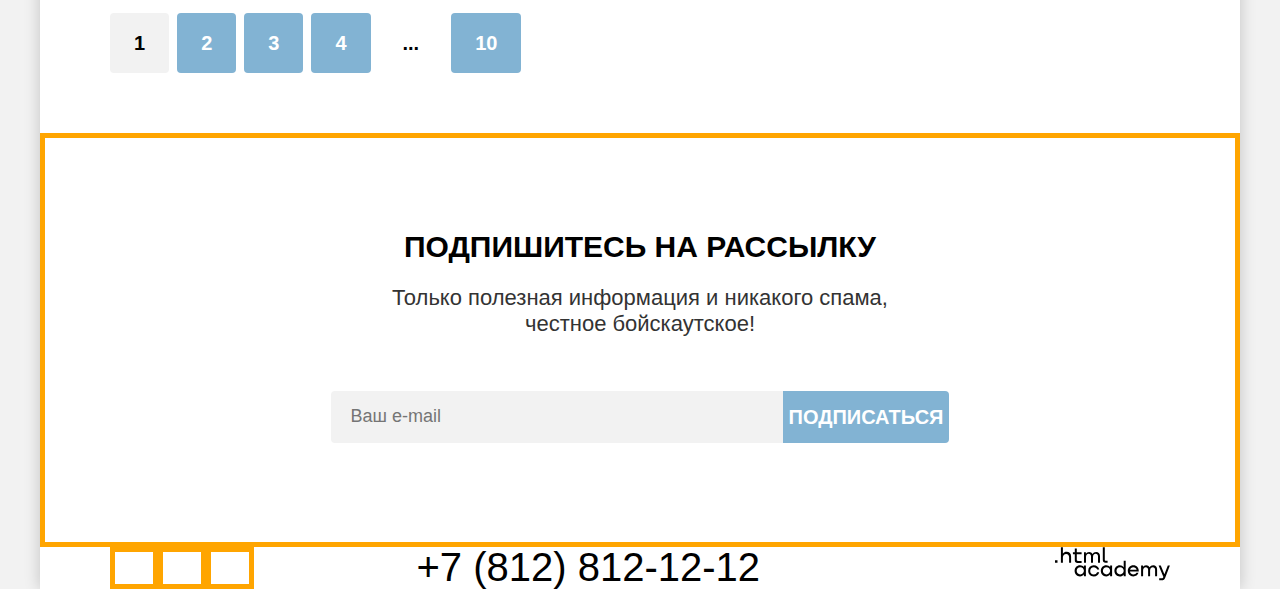
==== commit b58a25e7: "Добавление гридов" ====
--- a/catalog.html
+++ b/catalog.html
@@ -155,10 +155,12 @@
                   <a class="product-card-link" href="#">
                     <img class="product-card-image" src="images/catalog/hotel-1.jpg" width="300" height="212"
                       alt="Звездное небо в расщелине гор">
+                  </a>
+                  <a class="product-card-link" href="#">
                     <h3 class="product-card-title">Amara Resort & Spa</h3>
                   </a>
                   <p class="product-card-subtitle">Гостиница</p>
-                  <p class="product-card-price">От 4000₽</p>
+                  <p class="product-card-subtitle product-card-price">От 4000₽</p>
                   <a class="more-button button" href="#">ПОДРОБНЕЕ</a>
                   <button class="favorite-card button">В ИЗБРАННОЕ</button>
                   <p class="stars 4-stars">
@@ -173,10 +175,12 @@
                   <a class="product-card-link" href="#">
                     <img class="product-card-image" src="images/catalog/hotel-2.jpg" width="300" height="212"
                       alt="Вечерняя радуга">
+                  </a>
+                  <a class="product-card-link" href="#">
                     <h3 class="product-card-title">Villas at Poco Diablo</h3>
                   </a>
                   <p class="product-card-subtitle">Гостиница</p>
-                  <p class="product-card-price">От 5000₽</p>
+                  <p class="product-card-subtitle product-card-price">От 5000₽</p>
                   <a class="more-button button" href="#">ПОДРОБНЕЕ</a>
                   <button class="favorite-card-done button">В ИЗБРАННОM</button>
                   <p class="stars 4-stars">
@@ -191,10 +195,12 @@
                   <a class="product-card-link" href="#">
                     <img class="product-card-image" src="images/catalog/hotel-3.jpg" width="300" height="212"
                       alt="Скала на фоне летнего неба">
+                  </a>
+                  <a class="product-card-link" href="#">
                     <h3 class="product-card-title">Desert Quail Inn</h3>
                   </a>
                   <p class="product-card-subtitle">Гостиница</p>
-                  <p class="product-card-price">От 2500₽</p>
+                  <p class="product-card-subtitle product-card-price">От 2500₽</p>
                   <a class="more-button button" href="#">ПОДРОБНЕЕ</a>
                   <button class="favorite-card button">В ИЗБРАННОЕ</button>
                   <p class="stars 3-stars">
@@ -209,10 +215,12 @@
                   <a class="product-card-link" href="#">
                     <img class="product-card-image" src="images/catalog/hotel-4.jpg" width="300" height="212"
                       alt="Скала в звездной ночи">
+                  </a>
+                  <a class="product-card-link" href="#">
                     <h3 class="product-card-title">GreenTree Inn</h3>
                   </a>
                   <p class="product-card-subtitle">Гостиница</p>
-                  <p class="product-card-price">От 1500₽</p>
+                  <p class="product-card-subtitle product-card-price">От 1500₽</p>
                   <a class="more-button button" href="#">ПОДРОБНЕЕ</a>
                   <button class="favorite-card button">В ИЗБРАННОЕ</button>
                   <p class="stars 2-stars">
@@ -250,7 +258,7 @@
           <h2 class="visually-hidden">Подписка</h2>
           <p class="subscribe-title title-h2">Подпишитесь на рассылку</p>
           <p class="subscribe-subtitle title-description">
-            Только полезная информация и никакого спама, честное бойскаутское!
+            Только полезная информация и никакого спама,<br> честное бойскаутское!
           </p>
           <form class="subscribe-form" action="https://echo.htmlacademy.ru/" method="post">
             <label class="visually-hidden" for="user-email">Ваш e-mail</label>
--- a/styles/styles.css
+++ b/styles/styles.css
@@ -35,6 +35,12 @@
   color: #333333;
   background-color: #f2f2f2;
 
+}
+
+img {
+  object-fit: contain;
+  max-width: 100%;
+  height: auto;
 }
 
 .visually-hidden {
@@ -141,7 +147,8 @@
   text-decoration: none;
   text-transform: uppercase;
   color: #FFFFFF;
-  padding: 8px 26px;
+  padding-top: 8px;
+  padding-bottom: 8px;
   border: none;
   cursor: pointer;
   appearance: none;
@@ -170,18 +177,11 @@
   background-color: rgb(180, 215, 243);
 }
 
-
-img {
-  max-width: 100%;
-  height: auto;
-}
-
 .welcome-img {
   padding: 51px 0 82px;
   vertical-align: middle;
 }
 
-
 .title-h2 {
   font-weight: 700;
   font-size: 30px;
@@ -198,10 +198,19 @@
   color: #333333;
 }
 
-
-.advantages-title {}
-
-.advantages-subtitle {}
+.header-section {
+  margin: 0 auto;
+  padding: 69px 0;
+}
+
+.advantages-title {
+  margin: 0;
+  margin-bottom: 25px;
+}
+
+.advantages-subtitle {
+  margin: 0;
+}
 
 .advantages-item-wide h3 {
   color: #FFFFFF;
@@ -269,7 +278,8 @@
 }
 
 .header-offers {
-  margin: 0;
+  margin: 0 auto;
+  padding: 64px 0;
 }
 
 .offers-list {
@@ -281,12 +291,12 @@
 }
 
 .offers-title {
-  margin-top: 64px;
+  margin: 0;
   margin-bottom: 20px;
 }
 
 .offers-subtitle {
-  margin-bottom: 64px;
+  margin: 0;
 }
 
 .offers-item-title {
@@ -340,8 +350,13 @@
   background: rgba(131, 179, 211, 0.2);
 }
 
+.search {
+  margin: 0 auto;
+  padding: 96px 0;
+}
+
 .search-title {
-  margin-top: 96px;
+  margin: 0;
   margin-bottom: 20px;
 }
 
@@ -390,28 +405,22 @@
   border-radius: 4px 0 0 4px;
 }
 
-.subscribe-button {
-  font-family: inherit;
-  font-style: normal;
-  font-size: 20px;
-  line-height: 36px;
-  background: #82B3D3;
-  border-radius: 0 4px 4px 0;
-}
 
 .subscribe {
-  height: 415px;
+  margin: 0 auto;
+  padding: 96px 0 104px;
 
   outline: 5px solid orange;
   outline-offset: -5px;
 }
 
 .subscribe-title {
-  padding-top: 96px;
+  margin: 0;
   margin-bottom: 20px;
 }
 
 .subscribe-subtitle {
+  margin: 0;
   margin-bottom: 54px;
 }
 
@@ -420,6 +429,15 @@
   background-repeat: no-repeat;
   background-size: cover;
   background-color: rgb(180, 215, 243);
+}
+
+.subscribe-button {
+  font-family: inherit;
+  font-style: normal;
+  font-size: 20px;
+  line-height: 36px;
+  background: #82B3D3;
+  border-radius: 0 4px 4px 0;
 }
 
 .subscribe-special {
@@ -482,12 +500,17 @@
   color: #FFFFFF;
 }
 
-.catalog-filter-list {}
+.catalog-filter-group {}
+
+.catalog-filter-list {
+  list-style-type: none;
+}
 
 .catalog-filter-item {
   font-size: 18px;
   line-height: 23px;
   color: #FFFFFF;
+
 }
 
 .checkbox {}
@@ -526,7 +549,7 @@
 }
 
 .catalog {
-  padding: 50px 0 60px;
+  padding: 50px 70px 60px 70px;
 }
 
 .catalog-title {
@@ -577,9 +600,10 @@
 
 .product-list {
   display: grid;
-  grid-template-columns: 340px 340px 340px;
-  column-gap: 20px;
+  grid-template-columns: repeat(3, 340px);
+  gap: 20px;
   list-style-type: none;
+  margin: 0;
   margin-top: 40px;
   padding: 0 0 40px;
   border-bottom: 1px solid #e6e6e6;
@@ -591,15 +615,20 @@
 
 .product-card {
   display: grid;
-  padding: 20px;
   border: 1px solid #e6e6e6;
+  grid-template-columns: 140px 140px;
+  grid-template-rows: 212px 28px 21px 36px 37px;
+  gap: 16px 20px;
+  padding: 19px;
 }
 
 .product-card-link {
+  grid-column: 1 / 3;
   text-decoration: none;
 }
 
 .product-card-title {
+  margin: 0;
   font-style: normal;
   font-weight: 700;
   font-size: 24px;
@@ -607,11 +636,29 @@
   color: #000000;
 }
 
+.product-card-subtitle {
+  margin: 0;
+  font-style: normal;
+  font-weight: 400;
+  font-size: 18px;
+  line-height: 21px;
+  color: #333333;
+}
+
+.product-card-price {
+  justify-self: right;
+}
+
 .card-rating {
+  margin: 0;
+  font-style: normal;
+  font-weight: 400;
   font-size: 16px;
   line-height: 20px;
+  text-align: center;
   text-transform: uppercase;
   background: #F2F2F2;
+  padding: 9px 22px 8px 23px;
   border: none;
 }
 
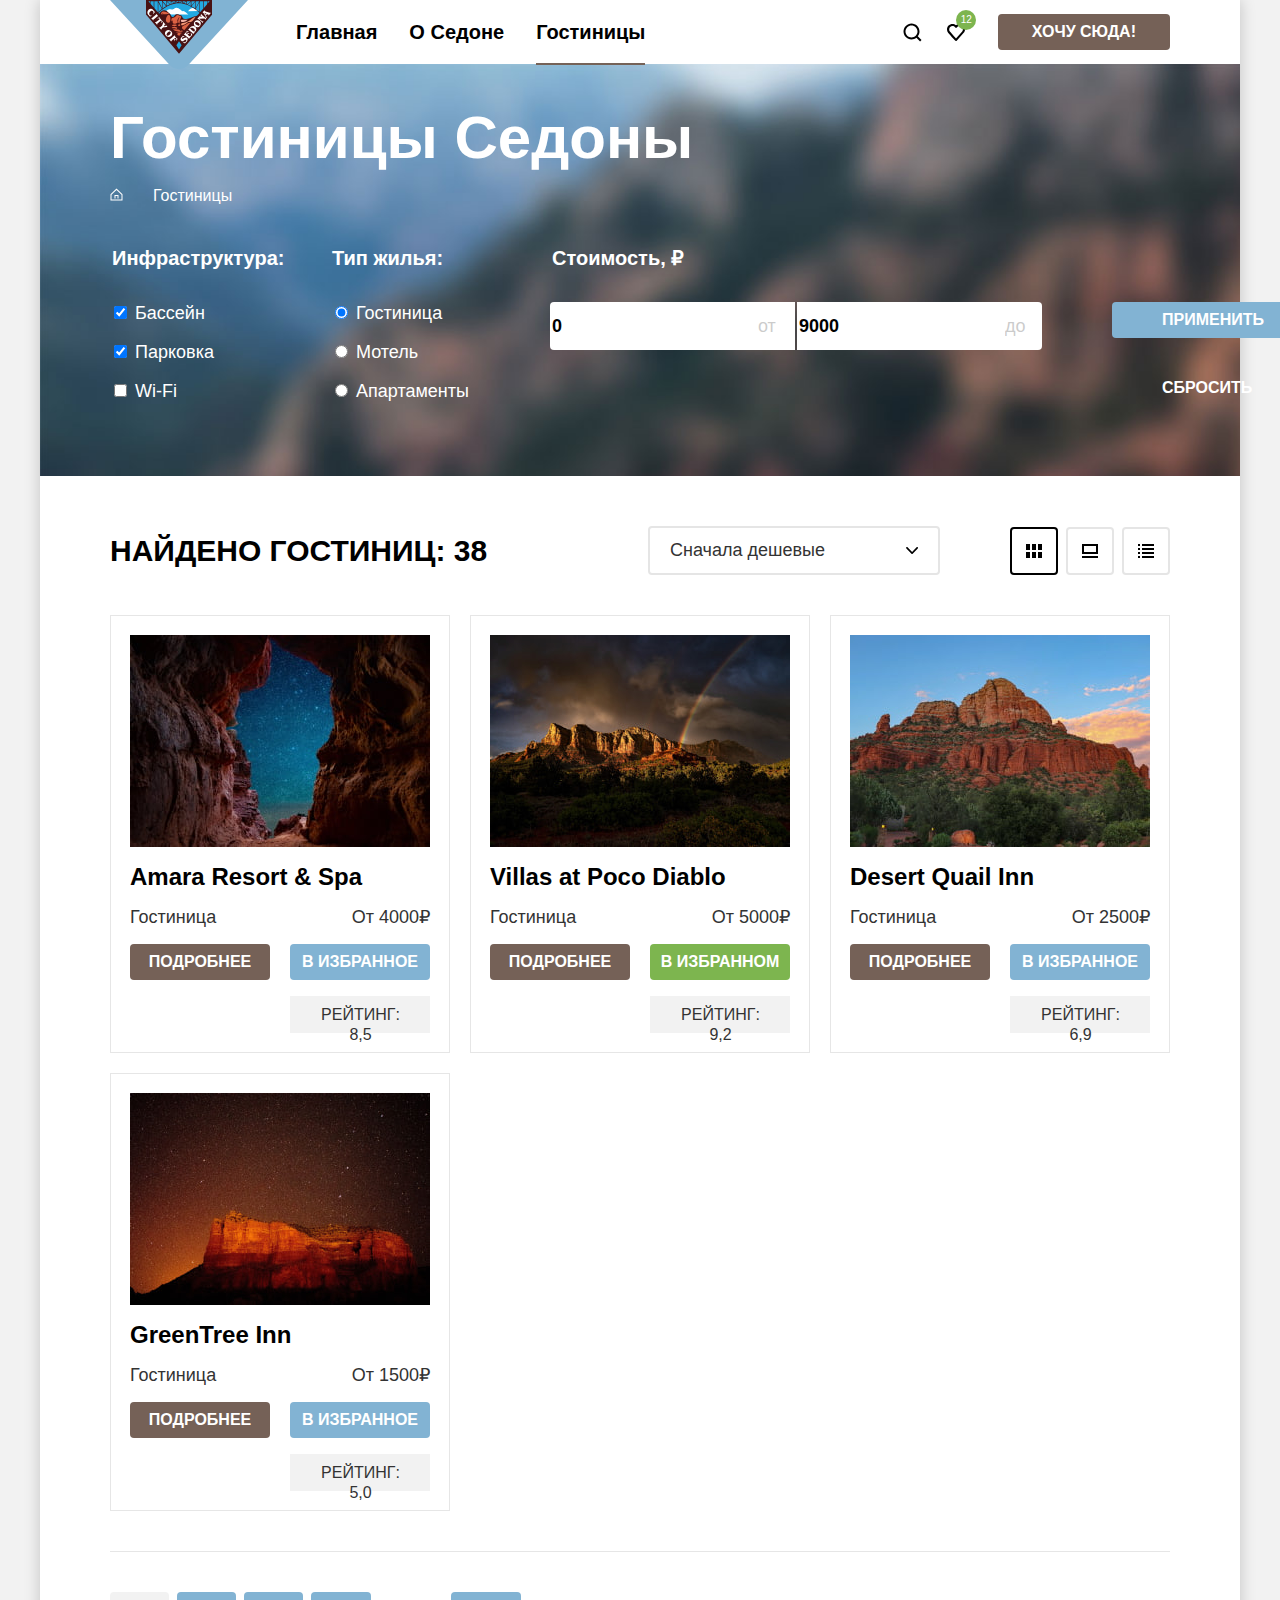
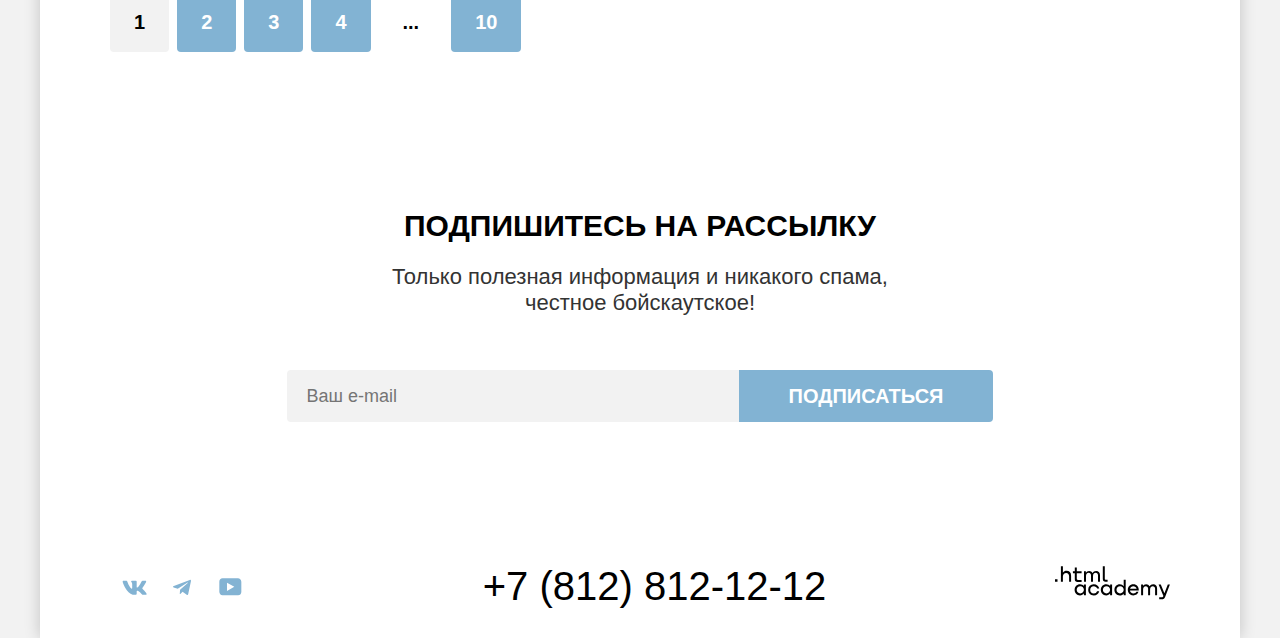
==== commit 0595a089: "Добавление состояний для кнопок" ====
--- a/catalog.html
+++ b/catalog.html
@@ -16,7 +16,7 @@
           </a>
           <nav class="navigation">
             <ul class="navigation-list">
-              <li class="navigation-item navigation-current">
+              <li class="navigation-item">
                 <a class="navigation-link" href="index.html">Главная</a>
               </li>
               <li class="navigation-item">
@@ -38,7 +38,7 @@
                 </a>
               </li>
               <li class="navigation-user-item">
-                <a class="header-button button button-primary button-sm" href="#">Хочу сюда!</a>
+                <a class="header-button button button-primary" href="#">Хочу сюда!</a>
               </li>
             </ul>
           </nav>
@@ -47,85 +47,93 @@
 
       <main class="main-container main-inner" data-test="main">
         <section class="inner-header">
-          <header class="inner-header-top">
-            <h1 class="inner-title-h1">Гостиницы Седоны</h1>
-            <ul class="breadcrumbs">
-              <li class="breadcrumbs-item">
-                <a class="visually-hidden" href="index.html">Главная</a>
-              </li>
-              <li class="breadcrumbs-item">
-                <span class="breadcrumbs-link">Гостиницы</span>
-              </li>
-            </ul>
-          </header>
-          <form class="catalog-filter" action="https://echo.htmlacademy.ru/" method="get" data-test="filter">
-            <fieldset class="catalog-filter-group">
-              <legend class="catalog-filter-title">Инфраструктура:</legend>
-              <ul class="catalog-filter-list">
-                <li class="catalog-filter-item">
-                  <label class="checkbox">
-                    <input class="checkbox-input" type="checkbox" name="pool" checked>
-                    <span class="checkbox-label">Бассейн</span>
-                  </label>
-                </li>
-                <li class="catalog-filter-item">
-                  <label class="checkbox">
-                    <input class="checkbox-input" type="checkbox" name="parking" checked>
-                    <span class="checkbox-label">Парковка</span>
-                  </label>
-                </li>
-                <li class="catalog-filter-item">
-                  <label class="checkbox">
-                    <input class="checkbox-input" type="checkbox" name="wi-fi">
-                    <span class="checkbox-label">Wi-Fi</span>
-                  </label>
+          <div class="container">
+            <header class="inner-header-top">
+              <h1 class="inner-title-h1">Гостиницы Седоны</h1>
+              <ul class="breadcrumbs">
+                <li class="breadcrumbs-item">
+                  <a class="breadcrumbs-house" href="index.html">
+                    <svg xmlns="http://www.w3.org/2000/svg" width="13" height="13" fill="none" viewBox="0 0 13 13">
+                      <path fill="#fff" d="m6.5.5-6 5.8v6.2h12V6.3L6.5.5Zm5 11h-10V6.7l5-4.8 5 4.8v4.8Z" />
+                      <path fill="#fff" d="M4.5 10.5h1V8h2v2.5h1V7h-4v3.5Z" />
+                    </svg>
+                  </a>
+                  <span class="visually-hidden">Главная</span>
+                </li>
+                <li class="breadcrumbs-item">
+                  <span class="breadcrumbs-link">Гостиницы</span>
                 </li>
               </ul>
-            </fieldset>
-            <fieldset class="catalog-filter-group">
-              <legend class="catalog-filter-title">Тип жилья:</legend>
-              <ul class="catalog-filter-list">
-                <li class="catalog-filter-item">
-                  <label class="radio">
-                    <input class="radio-input" type="radio" name="product-group" value="hotel" checked>
-                    <span class="radio-label">Гостиница</span>
-                  </label>
-                </li>
-                <li class="catalog-filter-item">
-                  <label class="radio">
-                    <input class="radio-input" type="radio" name="product-group" value="motel">
-                    <span class="radio-label">Мотель</span>
-                  </label>
-                </li>
-                <li class="catalog-filter-item">
-                  <label class="radio">
-                    <input class="radio-input" type="radio" name="product-group" value="apartments">
-                    <span class="radio-label">Апартаменты</span>
-                  </label>
-                </li>
-              </ul>
-            </fieldset>
-            <fieldset class="catalog-price">
-              <legend>Стоимость, ₽</legend>
-              <div class="price-form">
-                <label for="price-from">
-                  <input class="input-price" type="text" name="price" id="price-from" value="0">
-                  <span>От</span>
-                </label>
-                <label for="price-to">
-                  <input class="input-price" type="text" name="price" id="price-to" value="9000">
-                  <span>До</span>
-                </label>
+            </header>
+            <form class="catalog-filter" action="https://echo.htmlacademy.ru/" method="get" data-test="filter">
+              <fieldset class="catalog-filter-group">
+                <legend class="catalog-filter-title">Инфраструктура:</legend>
+                <ul class="catalog-filter-list">
+                  <li class="catalog-filter-item">
+                    <label class="checkbox">
+                      <input class="checkbox-input" type="checkbox" name="pool" checked>
+                      <span class="checkbox-label">Бассейн</span>
+                    </label>
+                  </li>
+                  <li class="catalog-filter-item">
+                    <label class="checkbox">
+                      <input class="checkbox-input" type="checkbox" name="parking" checked>
+                      <span class="checkbox-label">Парковка</span>
+                    </label>
+                  </li>
+                  <li class="catalog-filter-item">
+                    <label class="checkbox">
+                      <input class="checkbox-input" type="checkbox" name="wi-fi">
+                      <span class="checkbox-label">Wi-Fi</span>
+                    </label>
+                  </li>
+                </ul>
+              </fieldset>
+              <fieldset class="catalog-filter-group">
+                <legend class="catalog-filter-title">Тип жилья:</legend>
+                <ul class="catalog-filter-list">
+                  <li class="catalog-filter-item">
+                    <label class="radio">
+                      <input class="radio-input" type="radio" name="product-group" value="hotel" checked>
+                      <span class="radio-label">Гостиница</span>
+                    </label>
+                  </li>
+                  <li class="catalog-filter-item">
+                    <label class="radio">
+                      <input class="radio-input" type="radio" name="product-group" value="motel">
+                      <span class="radio-label">Мотель</span>
+                    </label>
+                  </li>
+                  <li class="catalog-filter-item">
+                    <label class="radio">
+                      <input class="radio-input" type="radio" name="product-group" value="apartments">
+                      <span class="radio-label">Апартаменты</span>
+                    </label>
+                  </li>
+                </ul>
+              </fieldset>
+              <fieldset class="catalog-price">
+                <legend>Стоимость, ₽</legend>
+                <div class="price-form">
+                  <div class="container-input-price">
+                    <label class="input-price-range" for="price-from">от</label>
+                    <input class="input-price input-price-from" type="text" name="price" id="price-from" value="0">
+                  </div>
+
+                  <div class="container-input-price">
+                    <label class="input-price-range" for="price-to">до</label>
+                    <input class="input-price input-price-to" type="text" name="price" id="price-to" value="9000">
+                  </div>
+                </div>
+                <div class="range-slider">
+                </div>
+              </fieldset>
+              <div class="container-price-button">
+                <button class="price-button button active-price-button" type="submit">Применить</button>
+                <button class="price-button button" type="reset">Сбросить</button>
               </div>
-              <div class="range-slider">
-                Бегунок
-              </div>
-            </fieldset>
-            <div>
-              <button class="price-button button active-price-button" type="submit">Применить</button>
-              <button class="price-button button" type="reset">Сбросить</button>
-            </div>
-          </form>
+            </form>
+          </div>
         </section>
 
         <section class="catalog" data-test="catalog">
@@ -133,21 +141,27 @@
             <header class="catalog-header">
               <h2 class="catalog-title title-h2">Найдено гостиниц: 38</h2>
               <select class="select-control" aria-label="Сортировка" id="select-control-list">
-                <option value="popular">Сначала дешёвое</option>
-                <option value="cheap">Сначала популярное</option>
-                <option value="expensive">Сначала дорогое</option>
+                <option value="popular">Сначала дешевые</option>
+                <option value="cheap">Сначала популярные</option>
+                <option value="expensive">Сначала дорогие</option>
               </select>
-              <div class="catalog-icons">
-                <a href="#" class="catalog-view catalog-view-selected">
-                  <span class="visually-hidden">Показать карточки</span>
-                </a>
-                <a href="#" class="catalog-view catalog-view-one">
-                  <span class="visually-hidden">Показать по одному</span>
-                </a>
-                <a href="#" class="catalog-view catalog-view-list">
-                  <span class="visually-hidden">Показать список</span>
-                </a>
-              </div>
+              <ul class="catalog-view">
+                <li class="catalog-view-button catalog-view-cards catalog-view-selected">
+                  <a href="#" class="catalog-view-link">
+                    <span class="visually-hidden">Показать карточки</span>
+                  </a>
+                </li>
+                <li class="catalog-view-button catalog-view-one">
+                  <a href="#" class="catalog-view-link ">
+                    <span class="visually-hidden">Показать по одному</span>
+                  </a>
+                </li>
+                <li class="catalog-view-button catalog-view-list">
+                  <a href="#" class="catalog-view-link ">
+                    <span class="visually-hidden">Показать список</span>
+                  </a>
+                </li>
+              </ul>
             </header>
             <ul class="product-list">
               <li class="catalog-item">
@@ -163,7 +177,7 @@
                   <p class="product-card-subtitle product-card-price">От 4000₽</p>
                   <a class="more-button button" href="#">ПОДРОБНЕЕ</a>
                   <button class="favorite-card button">В ИЗБРАННОЕ</button>
-                  <p class="stars 4-stars">
+                  <p class="stars four-stars">
                     <span class="visually-hidden">Отель 4 звезды</span>
                   </p>
                   <p class="card-rating">Рейтинг: 8,5</p>
@@ -183,7 +197,7 @@
                   <p class="product-card-subtitle product-card-price">От 5000₽</p>
                   <a class="more-button button" href="#">ПОДРОБНЕЕ</a>
                   <button class="favorite-card-done button">В ИЗБРАННОM</button>
-                  <p class="stars 4-stars">
+                  <p class="stars four-stars">
                     <span class="visually-hidden">Отель 4 звезды</span>
                   </p>
                   <p class="card-rating">Рейтинг: 9,2</p>
@@ -203,7 +217,7 @@
                   <p class="product-card-subtitle product-card-price">От 2500₽</p>
                   <a class="more-button button" href="#">ПОДРОБНЕЕ</a>
                   <button class="favorite-card button">В ИЗБРАННОЕ</button>
-                  <p class="stars 3-stars">
+                  <p class="stars three-stars">
                     <span class="visually-hidden">Отель 3 звезды</span>
                   </p>
                   <p class="card-rating">Рейтинг: 6,9</p>
@@ -223,7 +237,7 @@
                   <p class="product-card-subtitle product-card-price">От 1500₽</p>
                   <a class="more-button button" href="#">ПОДРОБНЕЕ</a>
                   <button class="favorite-card button">В ИЗБРАННОЕ</button>
-                  <p class="stars 2-stars">
+                  <p class="stars two-stars">
                     <span class="visually-hidden">Отель 2 звезды</span>
                   </p>
                   <p class="card-rating">Рейтинг: 5,0</p>
@@ -275,27 +289,47 @@
             <li class="socials-item">
               <a class="socials-link socials-vk" href="https://vk.com/htmlacademy" target="_blank"
                 rel="noreferrer noopener">
+                <svg class="social-icon" aria-hidden="true" focusable="false" xmlns="http://www.w3.org/2000/svg"
+                  width="25" height="15" fill="none">
+                  <path fill="#83B3D3" fill-rule="evenodd"
+                    d="M24.12 1.8c.16-.54 0-.94-.8-.94H20.7c-.67 0-.98.34-1.15.73 0 0-1.33 3.2-3.22 5.27-.61.6-.9.8-1.23.8-.16 0-.41-.2-.41-.75v-5.1c0-.66-.19-.95-.74-.95H9.82c-.42 0-.67.3-.67.59 0 .62.95.76 1.04 2.51v3.8c0 .83-.15.98-.48.98-.9 0-3.06-3.2-4.34-6.88-.25-.72-.5-1-1.18-1H1.57c-.75 0-.9.34-.9.73 0 .68.89 4.07 4.14 8.55 2.17 3.06 5.23 4.72 8 4.72 1.68 0 1.88-.37 1.88-1v-2.32c0-.74.16-.88.7-.88.38 0 1.05.19 2.6 1.66 1.79 1.75 2.08 2.54 3.08 2.54h2.63c.75 0 1.12-.37.9-1.1-.23-.72-1.08-1.77-2.2-3.02-.62-.71-1.54-1.48-1.82-1.86-.39-.5-.28-.71 0-1.15 0 0 3.2-4.42 3.54-5.93Z"
+                    clip-rule="evenodd" />
+                </svg>
                 <span class="visually-hidden">ВКонтакте</span>
               </a>
             </li>
             <li class="socials-item">
               <a class="socials-link socials-tg" href="https://t.me/htmlacademy" target="_blank"
                 rel="noreferrer noopener">
+                <svg class="social-icon" aria-hidden="true" focusable="false" xmlns="http://www.w3.org/2000/svg"
+                  width="18" height="16" fill="none" viewBox="0 0 18 16">
+                  <path fill="#83B3D3"
+                    d="M16.785.956.84 7.104C-.248 7.541-.24 8.148.64 8.42l4.094 1.277 9.472-5.976c.448-.272.857-.126.52.173l-7.673 6.925H7.05l.002.001-.283 4.22c.414 0 .597-.19.829-.414l1.988-1.934 4.136 3.055c.762.42 1.31.205 1.5-.706l2.715-12.795c.278-1.114-.425-1.618-1.153-1.29Z" />
+                </svg>
                 <span class="visually-hidden">Телеграм</span>
               </a>
             </li>
             <li class="socials-item">
               <a class="socials-link socials-youtube" href="https://www.youtube.com/user/htmlacademyru" target="_blank"
                 rel="noreferrer noopener">
+                <svg class="social-icon" aria-hidden="true" focusable="false" xmlns="http://www.w3.org/2000/svg"
+                  width="23" height="18" fill="none" viewBox="0 0 23 18">
+                  <path fill="#83B3D3"
+                    d="M18.94.36H3.51C1.65.36.33 1.95.33 3.76v10.09c0 1.91 1.32 3.5 3.18 3.5h15.65c1.64 0 3.17-1.59 3.17-3.4V3.76c-.22-1.8-1.53-3.4-3.39-3.4ZM7.99 12.89V4.82l7.34 4.04-7.34 4.03Z" />
+                </svg>
                 <span class="visually-hidden">Ютуб</span>
               </a>
             </li>
           </ul>
           <address class="footer-phone">
-            <a class="footer-phone-link" href="tel:+78128121212">+7 (812) 812-12-12</a>
+            <a class="footer-phone-link footer-link" href="tel:+78128121212">+7 (812) 812-12-12</a>
           </address>
-          <a class="footer-logo" href="https://htmlacademy.ru" target="_blank" rel="noreferrer noopener">
-            <img src="images/logo-academy.svg" alt="Логотип HTML-Академии" width="115" height="33">
+          <a class="footer-logo footer-link" href="https://htmlacademy.ru" target="_blank" rel="noreferrer noopener">
+            <svg xmlns="http://www.w3.org/2000/svg" width="115" height="34" fill="none">
+              <path fill="#000"
+                d="M0 13.26v2.6h2.5v-2.6H0ZM11.6 4.86c-1.6 0-2.8.7-3.6 1.7h-.1V.36h-2v15.5h2v-5.3c0-2.1 1.3-3.6 3.3-3.6 1.8 0 2.9 1.4 2.9 3.2v5.7h2v-6.1c.1-3-1.8-4.9-4.5-4.9ZM26.6 5.16h-4.8v-3.7h-2v3.8h-1.9v2h1.9v6c0 1.7 1 2.7 2.7 2.7h4.1v-2h-3.7c-.7 0-1.1-.4-1.1-1.1v-5.7h4.8v-2ZM41.1 4.96c-1.6 0-2.9.8-3.5 2.1h-.1c-.6-1.2-1.8-2.1-3.4-2.1-1.4 0-2.5.8-3.1 1.8h-.1v-1.6H29v10.6h2v-5.4c0-2 1-3.5 2.6-3.5 1.5 0 2.4 1 2.4 2.6v6.3h2v-5.6c0-2.4 1.4-3.3 2.6-3.3 1.5 0 2.4 1 2.4 2.6v6.3h2v-6.5c.1-2.5-1.4-4.3-3.9-4.3ZM47.8 13.06c0 1.7 1 2.7 2.8 2.7h2v-2h-1.7c-.7 0-1.1-.4-1.1-1.1V.36h-2v12.7ZM28.9 20.06c-.9-1.1-2.2-1.8-3.9-1.8-3.1 0-5.4 2.3-5.4 5.6s2.3 5.6 5.4 5.6c1.8 0 3-.8 3.8-1.9h.1v1.6h2v-10.6h-2v1.5Zm-3.6 7.4c-2.2 0-3.6-1.6-3.6-3.6s1.4-3.6 3.6-3.6 3.6 1.6 3.6 3.6c0 1.9-1.4 3.6-3.6 3.6ZM44.2 22.36c-.5-2.4-2.6-4.1-5.4-4.1a5.4 5.4 0 0 0-5.6 5.6c0 3.1 2.2 5.6 5.6 5.6 2.8 0 4.9-1.8 5.4-4.2h-2.1a3.4 3.4 0 0 1-3.3 2.3c-2.2 0-3.6-1.6-3.6-3.6s1.4-3.6 3.6-3.6c1.6 0 2.8 1 3.3 2.2h2.1v-.2ZM55.1 20.06c-.9-1.1-2.2-1.8-3.9-1.8-3.1 0-5.4 2.3-5.4 5.6s2.3 5.6 5.4 5.6c1.8 0 3-.8 3.8-1.9h.1v1.6h2v-10.6h-2v1.5Zm-3.6 7.4c-2.2 0-3.6-1.6-3.6-3.6s1.4-3.6 3.6-3.6 3.6 1.6 3.6 3.6c0 1.9-1.5 3.6-3.6 3.6ZM68.7 20.16c-.9-1.1-2.2-1.9-3.9-1.9-3.1 0-5.4 2.3-5.4 5.6s2.2 5.6 5.4 5.6c1.7 0 3-.8 3.8-1.8h.1v1.5h2v-15.4h-2v6.4Zm-3.6 7.3c-2.2 0-3.6-1.6-3.6-3.6s1.4-3.6 3.6-3.6 3.6 1.6 3.6 3.6c-.1 2-1.5 3.6-3.6 3.6ZM78.3 18.26c-3.3 0-5.5 2.5-5.5 5.6 0 3 2.1 5.6 5.5 5.6 2.5 0 4.5-1.3 5.2-3.6h-2.1c-.5 1-1.6 1.6-3 1.6-1.9 0-3.3-1.3-3.4-2.9h8.8c.2-3.6-2-6.3-5.5-6.3Zm0 1.9c1.7 0 3 1 3.3 2.6h-6.5c.3-1.5 1.5-2.6 3.2-2.6ZM98.2 18.26c-1.6 0-2.9.8-3.6 2h-.1c-.6-1.2-1.8-2-3.4-2-1.4 0-2.5.7-3.1 1.8v-1.5h-1.9v10.6h2v-5.4c0-2 1-3.4 2.6-3.5 1.5 0 2.4 1 2.4 2.6v6.3h2v-5.6c0-2.4 1.4-3.3 2.6-3.3 1.5 0 2.4 1 2.4 2.6v6.3h2v-6.5c.1-2.6-1.4-4.4-3.9-4.4ZM109.4 27.36l-3.6-8.9h-2.2l4.8 11.6c-.3.9-.7 1.2-1.7 1.2h-2.5v2h2.5c1.8 0 2.8-.8 3.5-2.6l4.7-12.2h-2.1l-3.4 8.9Z" />
+            </svg>
+            <span class="visually-hidden">Логотип HTML-Академии</span>
           </a>
         </div>
       </footer>
--- a/styles/styles.css
+++ b/styles/styles.css
@@ -34,7 +34,6 @@
   font-weight: 400;
   color: #333333;
   background-color: #f2f2f2;
-
 }
 
 img {
@@ -72,7 +71,6 @@
 .container {
   margin: 0 auto;
   max-width: 1060px;
-
 }
 
 .container-flex {
@@ -82,9 +80,9 @@
 }
 
 .logo {
+  position: relative;
   display: block;
   width: 140px;
-  margin-right: 30px;
   margin-bottom: -10px;
 }
 
@@ -105,6 +103,7 @@
 
 .navigation-item {
   display: flex;
+
 }
 
 .navigation-list-user {
@@ -112,10 +111,23 @@
   align-items: center;
   flex-wrap: wrap;
   padding: 0;
+  margin: 0;
   list-style-type: none;
 }
 
-.navigation-current {}
+.navigation-current {
+  position: relative;
+}
+
+.navigation-current::before {
+  position: absolute;
+  background: #756257;
+  bottom: -1px;
+  left: 16px;
+  width: calc(100% - 32px);
+  height: 2px;
+  content: "";
+}
 
 .navigation-link {
   display: block;
@@ -125,19 +137,61 @@
   font-weight: 700;
   color: inherit;
   text-decoration: none;
-
-}
-
-.navigation-list-user .navigation-user-link {
+}
+
+.navigation-user-item {
+  display: flex;
   min-width: 44px;
   min-height: 64px;
+  justify-content: center;
+  align-items: center;
+}
+
+.navigation-user-item .header-button {
+  margin-left: 20px;
 }
 
 .navigation-user-link {
+  position: relative;
+  min-width: 16px;
+  min-height: 22px;
+  height: 20px;
+  width: 20px;
+  padding: 15px;
+  color: inherit;
+  background-position: center;
+  background-repeat: no-repeat;
+  background-size: 20px 20px;
   text-decoration: none;
 }
 
+.navigation-user-link-search {
+  background-image: url("../images/icons/search.svg");
+}
+
+.navigation-user-link-like {
+  background-image: url("../images/icons/heart.svg");
+}
+
+.navigation-user-likes-number {
+  position: absolute;
+  width: 20px;
+  height: 20px;
+  border-radius: 50%;
+  font-style: normal;
+  font: inherit;
+  font-size: 10px;
+  line-height: 10px;
+  text-align: center;
+  color: #FFFFFF;
+  background: #7DB54F;
+  padding: 5px;
+  top: -7px;
+  right: -5px;
+}
+
 .button {
+  display: inline-block;
   font-family: inherit;
   font-style: normal;
   font-size: 16px;
@@ -159,7 +213,23 @@
   background-color: #756157;
 }
 
-.button-sm {}
+.button-primary:hover {
+  background: #615048;
+}
+
+.button-primary:focus {
+  background: #615048;
+}
+
+.button-primary:active {
+  color: rgba(255, 255, 255, 0.3);
+  background: #756157;
+}
+
+.header-button {
+  padding-left: 34px;
+  padding-right: 34px;
+}
 
 .main-container {
   flex-grow: 1;
@@ -208,6 +278,8 @@
   margin-bottom: 25px;
 }
 
+
+
 .advantages-subtitle {
   margin: 0;
 }
@@ -225,8 +297,6 @@
   color: #FFFFFF;
 }
 
-.advantages-item-title {}
-
 .title-h3 {
   font-weight: 700;
   font-size: 24px;
@@ -237,12 +307,27 @@
 }
 
 .advantages-description {
+  position: relative;
   font-size: 18px;
   line-height: 21px;
   text-align: center;
   padding-top: 30px;
   margin: 0;
-
+}
+
+.advantages-description::before {
+  position: absolute;
+  top: 0;
+  left: 50%;
+  width: 60px;
+  height: 2px;
+  transform: translateX(-50%);
+  background: rgba(0, 0, 0, 0.3);
+  content: "";
+}
+
+.description-special::before {
+  background: rgba(255, 255, 255, 0.3);
 }
 
 .advantages-list {
@@ -367,18 +452,12 @@
   margin-bottom: 54px;
 }
 
-.button-search {
-  margin-bottom: 96px;
-}
-
 .button-lg {
-  width: 375px;
-  height: 52px;
-  font-family: inherit;
+  padding-left: 50px;
+  padding-right: 50px;
   font-weight: 700;
   font-size: 20px;
   line-height: 36px;
-  margin-bottom: 96px;
 }
 
 .subscribe-form {
@@ -410,8 +489,6 @@
   margin: 0 auto;
   padding: 96px 0 104px;
 
-  outline: 5px solid orange;
-  outline-offset: -5px;
 }
 
 .subscribe-title {
@@ -438,6 +515,21 @@
   line-height: 36px;
   background: #82B3D3;
   border-radius: 0 4px 4px 0;
+  padding-left: 50px;
+  padding-right: 50px;
+}
+
+.subscribe-button:hover {
+  background: #68A2CA;
+}
+
+.subscribe-button:focus {
+  background: #68A2CA;
+}
+
+.subscribe-button:active {
+  color: rgba(255, 255, 255, 0.3);
+  background: #82B3D3;
 }
 
 .subscribe-special {
@@ -445,7 +537,6 @@
 }
 
 .inner-header {
-  flex-grow: 1;
   background-image: url("../images/filter-bg.png");
   background-repeat: no-repeat;
   background-size: cover;
@@ -453,21 +544,21 @@
   padding: 35px 70px 70px 70px;
 }
 
-.inner-header-top {}
-
 .inner-title-h1 {
   font-style: normal;
   font-weight: 700;
   font-size: 60px;
   line-height: 78px;
   color: #FFFFFF;
-  margin-top: 0;
+  margin: 0;
 }
 
 .breadcrumbs {
   display: flex;
-  margin: 0;
-  padding: 0;
+  flex-wrap: wrap;
+  margin: 0;
+  margin-bottom: 40px;
+  padding: 8px 0 0 0;
   font-size: 16px;
   line-height: 21px;
   color: #FFFFFF;
@@ -475,21 +566,87 @@
 }
 
 .breadcrumbs-item {
+  position: relative;
   margin-top: 0;
   margin-right: 10px;
-  margin-bottom: 40px;
+}
+
+.breadcrumbs-item::after {
+  position: absolute;
+  background-image: url(../images/icons/arrow-to-right.svg);
+  top: 5px;
+  right: -20px;
+  width: 8px;
+  height: 10px;
+  content: "";
+}
+
+.breadcrumbs-item:last-child::after {
+  content: none;
+}
+
+.breadcrumbs-house {
+  width: 12px;
+  height: 100%;
+}
+
+.breadcrumbs-house:hover {
+  color: rgba(255, 255, 255, 0.6);
+}
+
+.breadcrumbs-link {
+  padding-left: 20px;
 }
 
 .catalog-view {
-  width: 48px;
-  height: 48px;
-
-  outline: 5px solid orange;
-  outline-offset: -5px;
+  display: flex;
+  flex-wrap: wrap;
+  gap: 8px;
+  max-width: 280px;
+  list-style-type: none;
+  margin: 0;
+  padding: 0;
+}
+
+.catalog-view-button {
+  min-width: 48px;
+  min-height: 48px;
+  border: 2px solid #e5e5e5;
+  border-radius: 4px;
+  background-repeat: no-repeat;
+  background-size: 16px 14px;
+  background-position: center;
+}
+
+.catalog-view-link {
+  display: block;
+  height: 100%;
+  border-radius: 4px;
+}
+
+.catalog-view-selected {
+  border: 2px solid #000000;
+}
+
+.catalog-view-button:hover {
+  border: 2px solid #000000;
+}
+
+.catalog-view-cards {
+  background-image: url(../images/icons/view-cards.svg);
+}
+
+.catalog-view-one {
+  background-image: url(../images/icons/view-one.svg);
+}
+
+.catalog-view-list {
+  background-image: url(../images/icons/view-list.svg);
 }
 
 .catalog-filter {
   display: flex;
+  gap: 70px;
 }
 
 .catalog-filter-title {
@@ -500,9 +657,20 @@
   color: #FFFFFF;
 }
 
-.catalog-filter-group {}
+.catalog-filter-group {
+  min-width: 150px;
+  border: none;
+  margin: 0;
+  padding: 0;
+}
 
 .catalog-filter-list {
+  display: flex;
+  flex-direction: column;
+  gap: 16px;
+  margin: 0;
+  margin-top: 32px;
+  padding: 0;
   list-style-type: none;
 }
 
@@ -525,6 +693,12 @@
 
 .radio-label {}
 
+.price-form {
+  display: flex;
+  margin-top: 32px;
+  gap: 2px;
+}
+
 .catalog-price {
   font-family: inherit;
   font-style: normal;
@@ -532,22 +706,81 @@
   font-size: 20px;
   line-height: 24px;
   color: #FFFFFF;
+  border: none;
+  margin: 0;
+  padding: 0;
+}
+
+.container-input-price {
+  position: relative;
+}
+
+.input-price-range {
+  position: absolute;
+  top: 0;
+  bottom: 0;
+  right: 20px;
+  width: 17px;
+  margin: auto 0;
+  height: 24px;
+  font-style: normal;
+  color: #000000;
+  opacity: 0.2;
+  font-weight: 400;
+  font-size: 18px;
+  line-height: 24px;
 }
 
 .input-price {
   font-family: inherit;
+  font-weight: 700;
+  font-size: 18px;
+  line-height: 24px;
+  height: 48px;
+}
+
+.input-price-from {
+  border: none;
+  border-radius: 4px 0 0 4px;
+}
+
+.input-price-to {
+  border: none;
+  border-radius: 0 4px 4px 0;
 }
 
 .price-button {
   font-weight: 700;
   display: flex;
   background: none;
+  padding-left: 50px;
+  padding-right: 50px;
 }
 
 .active-price-button {
   background: #82B3D3;
 }
 
+.active-price-button:hover {
+  background: #68A2CA;
+}
+
+.active-price-button:focus {
+  background: #68A2CA;
+}
+
+.active-price-button:active {
+  color: rgba(255, 255, 255, 0.3);
+  background: #82B3D3;
+}
+
+.container-price-button {
+  display: flex;
+  flex-direction: column;
+  gap: 32px;
+  margin-top: 56px;
+}
+
 .catalog {
   padding: 50px 70px 60px 70px;
 }
@@ -560,10 +793,6 @@
   display: flex;
   align-items: center;
   gap: 70px;
-
-
-  outline: 5px solid orange;
-  outline-offset: -5px;
 }
 
 .catalog-icons {
@@ -573,10 +802,6 @@
   max-width: 280px;
   margin: 0;
   padding: 0;
-
-
-  outline: 5px solid orange;
-  outline-offset: -5px;
 }
 
 .select-control {
@@ -595,7 +820,10 @@
   background-repeat: no-repeat;
   background-position: right 20px center;
   appearance: none;
-
+}
+
+.select-control:hover {
+  border: 2px solid #68A2CA;
 }
 
 .product-list {
@@ -666,12 +894,72 @@
   background-color: #756157;
 }
 
+.more-button:hover {
+  background: #615048;
+}
+
+.more-button:focus {
+  background: #615048;
+}
+
+.more-button:active {
+  color: rgba(255, 255, 255, 0.3);
+  background: #756157;
+}
+
 .favorite-card {
   background: #82B3D3;
 }
 
+.favorite-card:hover {
+  background: #68A2CA;
+}
+
+.favorite-card:focus {
+  background: #68A2CA;
+}
+
+.favorite-card:active {
+  color: rgba(255, 255, 255, 0.3);
+  background: #82B3D3;
+}
+
 .favorite-card-done {
   background: #7DB54F;
+}
+
+.favorite-card-done:hover {
+  background: #6C9E42;
+}
+
+.favorite-card-done:focus {
+  background: #6C9E42;
+}
+
+.favorite-card-done:active {
+  color: rgba(255, 255, 255, 0.3);
+  background: #7DB54F;
+}
+
+.stars {
+  margin: 0;
+  background-image: url(../images/icons/star.svg);
+  background-size: 24px 17px;
+  background-position-x: left;
+  background-position-y: center;
+  background-repeat: repeat-x;
+}
+
+.four-stars {
+  width: calc(24px* 4);
+}
+
+.three-stars {
+  width: calc(24px* 3);
+}
+
+.two-stars {
+  width: calc(24px* 2);
 }
 
 .pagination {
@@ -700,6 +988,19 @@
   padding: 12px 24px;
 }
 
+.pagination-link:hover {
+  background: #68A2CA;
+}
+
+.pagination-link:focus {
+  background: #68A2CA;
+}
+
+.pagination-link:active {
+  color: rgba(255, 255, 255, 0.3);
+  background: #82B3D3;
+}
+
 .pagination-link-current {
   color: #000000;
   background: #F2F2F2;
@@ -710,10 +1011,8 @@
   background: none;
 }
 
-.subscribe-inner-subtitle {
-  font-size: 22px;
-  line-height: 26px;
-  text-align: center;
+.page-footer {
+  padding: 40px 70px 30px 70px;
 }
 
 .socials {
@@ -726,18 +1025,28 @@
 }
 
 .socials-item {
-  display: flex;
-  flex-wrap: wrap;
   min-width: 48px;
   min-height: 42px;
-
-  outline: 5px solid orange;
-  outline-offset: -5px;
 }
 
 .socials-link {
+  position: relative;
   display: block;
   height: 100%;
+  background-color: #FFFFFF;
+  background-repeat: no-repeat;
+  background-position: center;
+  background-size: 24px 14px;
+}
+
+.social-icon {
+  position: absolute;
+  top: 0;
+  right: 0;
+  bottom: 0;
+  left: 0;
+  margin: auto;
+  fill: #83b3d3;
 }
 
 .socials-vk {}
@@ -761,5 +1070,17 @@
 
 .footer-logo {
   max-width: 120px;
-  margin-left: auto;
-}
+  margin-left: 0;
+}
+
+.footer-link:hover {
+  color: #756157;
+}
+
+.footer-link:focus {
+  color: #756157;
+}
+
+.footer-link:active {
+  color: rgba(117, 97, 87, 0.3);
+}
